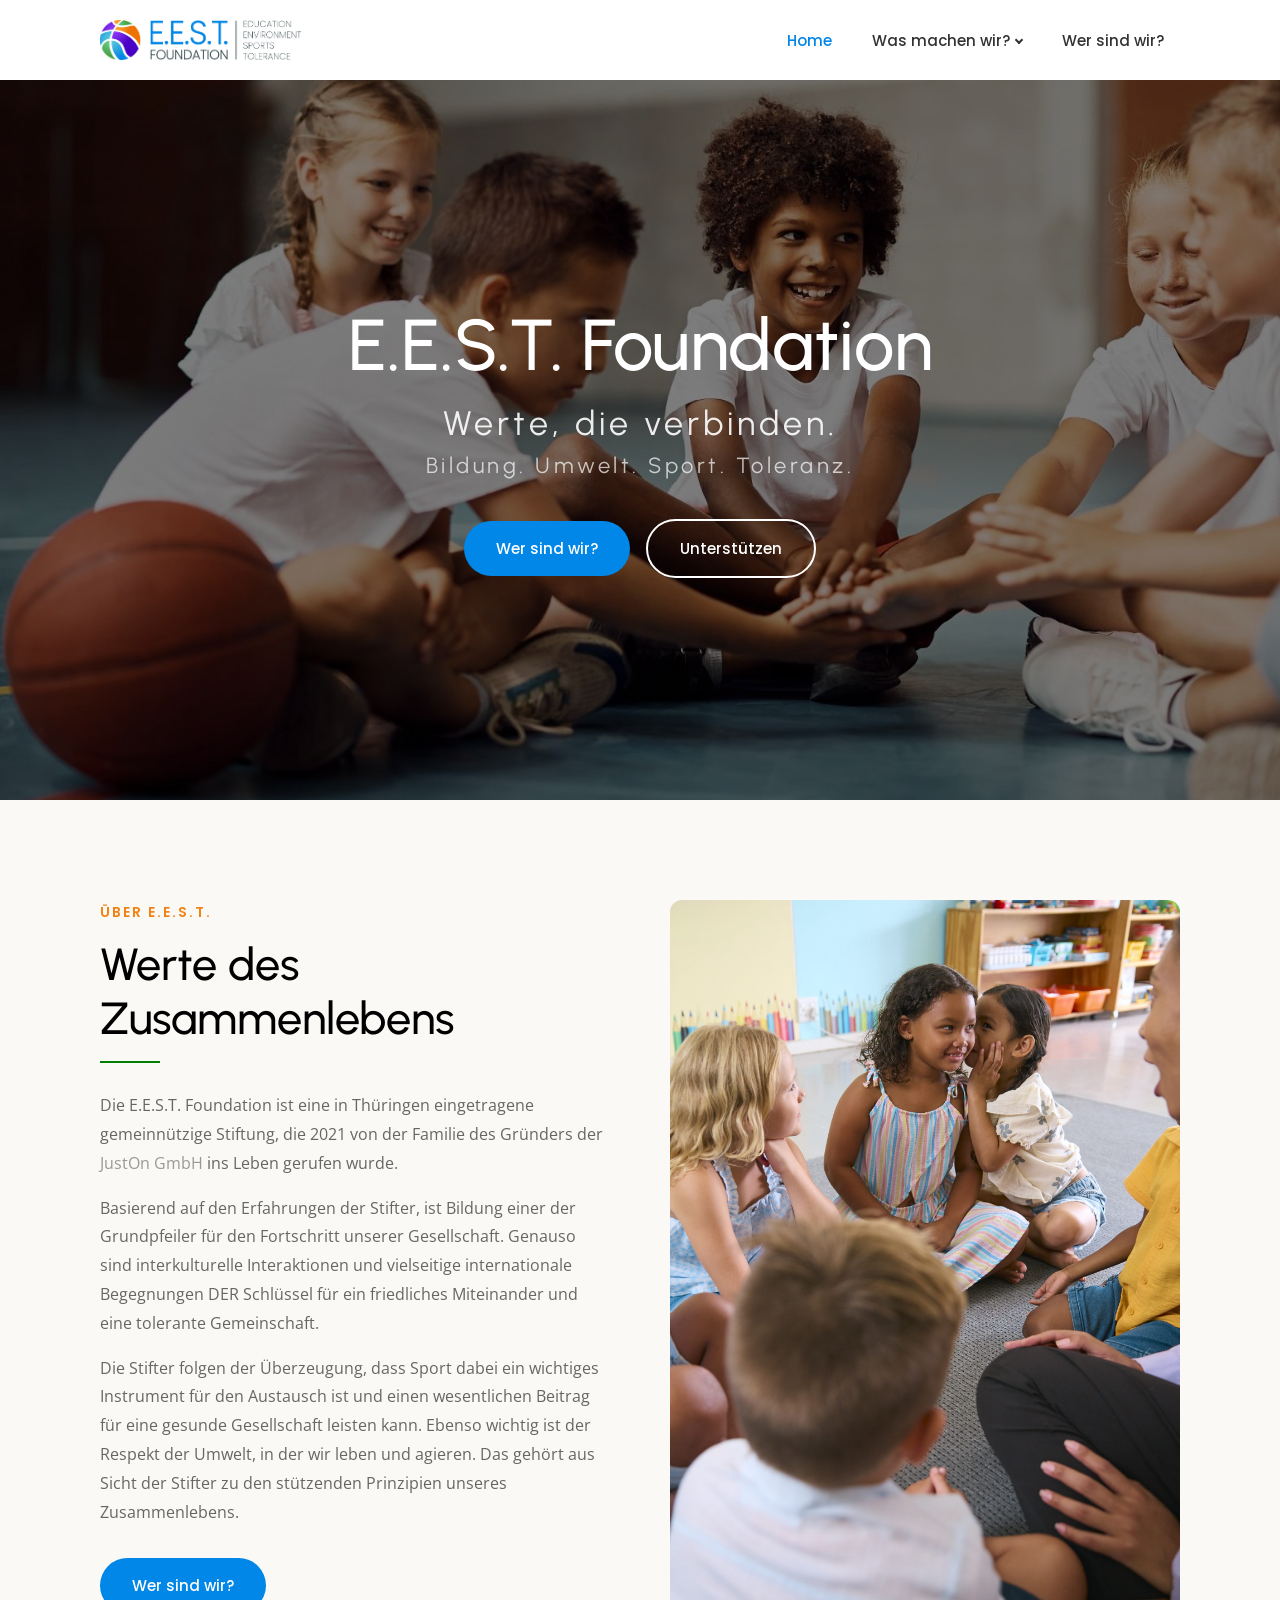
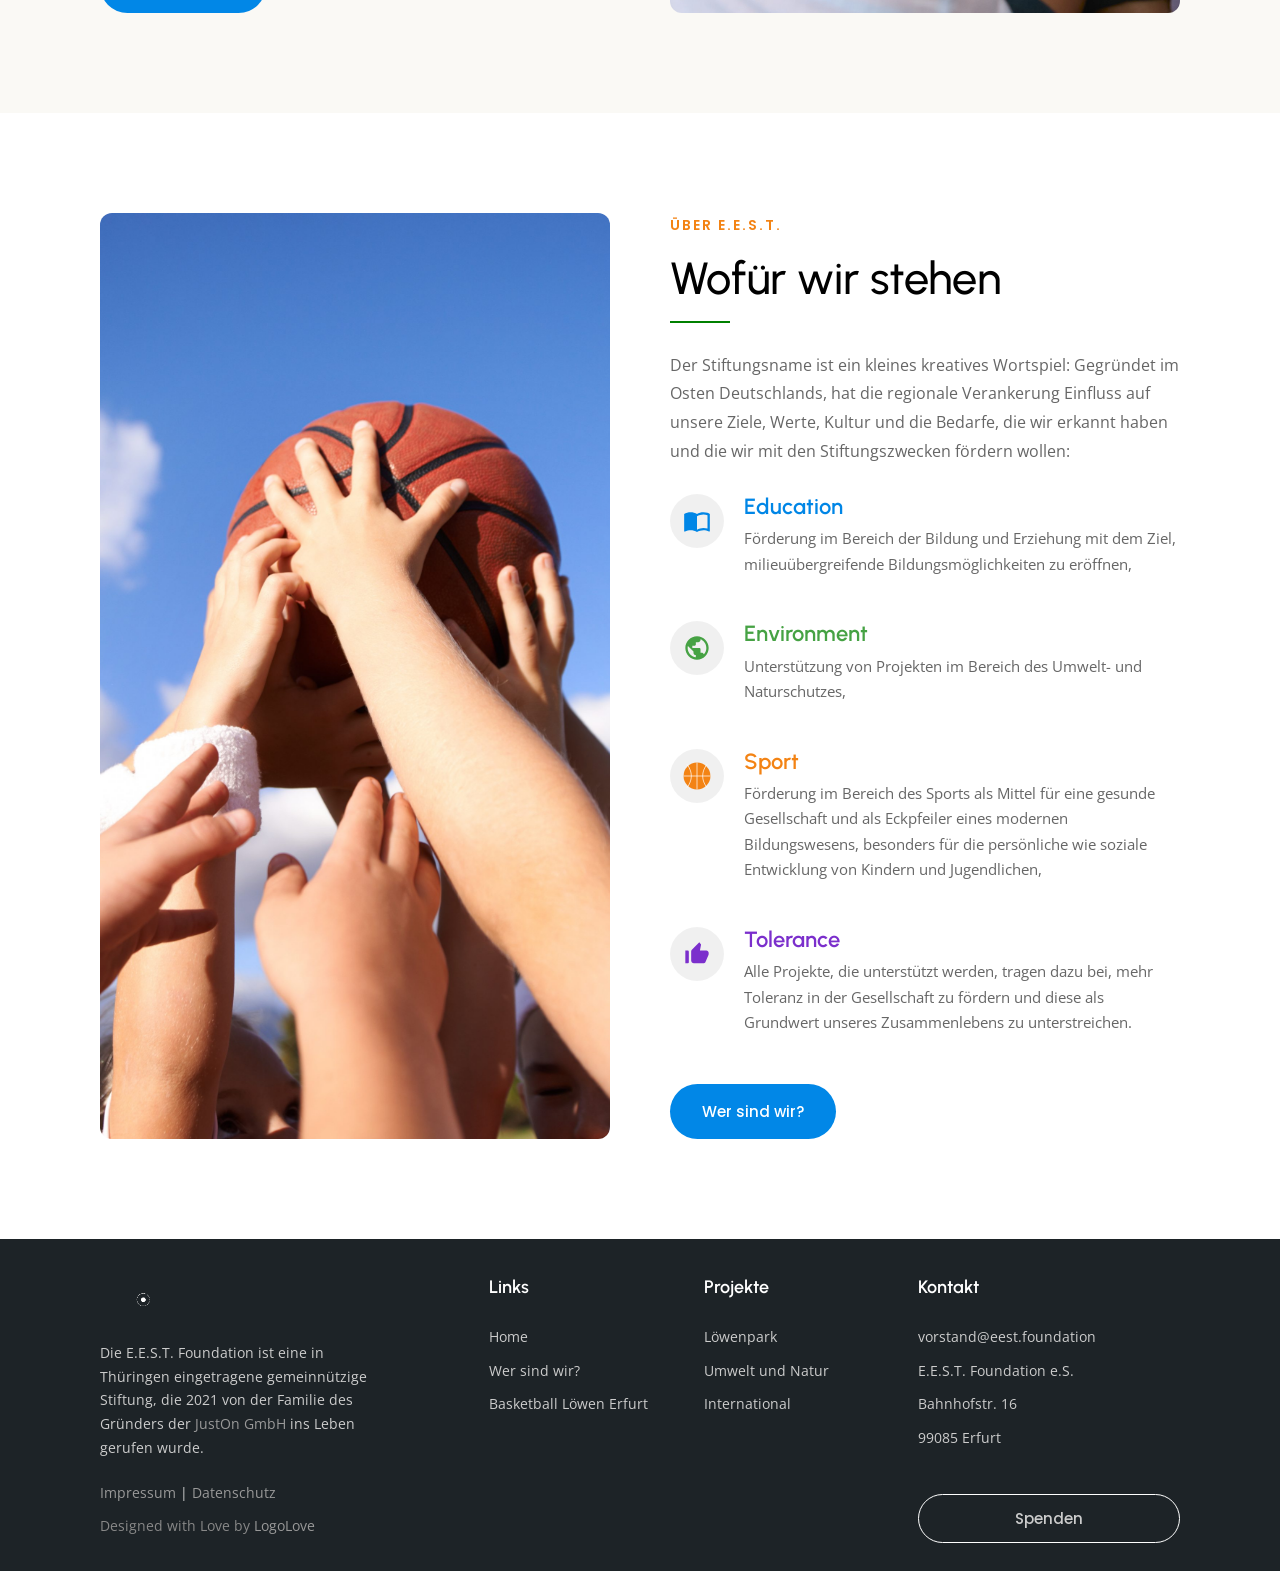
==== index.html @ d9438404 "Switch footer logo to logo-footer.gif Co-Authored-By: Claude Opus 4.6 (1M context) <noreply@anthropi" ====
<!DOCTYPE html>
<html lang="de">
<head>
    <meta charset="UTF-8">
    <meta name="viewport" content="width=device-width, initial-scale=1.0">
    <title>E.E.S.T. Foundation | Education, Environment, Sports and Tolerance</title>
    <link rel="icon" type="image/svg+xml" href="images/favicon.svg">
    <link rel="preconnect" href="https://fonts.googleapis.com">
    <link rel="preconnect" href="https://fonts.gstatic.com" crossorigin>
    <link href="https://fonts.googleapis.com/css2?family=Urbanist:wght@400;500;600;700&family=Open+Sans:wght@400;600&family=Poppins:wght@400;500;600&display=swap" rel="stylesheet">
    <link rel="stylesheet" href="css/style.css">
</head>
<body>

<!-- ========== HEADER ========== -->
<header class="header">
    <div class="container">
        <a href="index.html" class="header-logo">
            <img src="images/logo-full.png" alt="E.E.S.T. Foundation">
        </a>

        <ul class="nav-desktop">
            <li><a href="index.html" class="active">Home</a></li>
            <li class="has-dropdown">
                <a href="#">Was machen wir?</a>
                <ul class="nav-dropdown">
                    <li><a href="loewenpark.html">Löwenpark</a></li>
                    <li><a href="umwelt-und-natur.html">Umwelt und Natur</a></li>
                    <li><a href="international.html">International</a></li>
                </ul>
            </li>
            <li><a href="wer-sind-wir.html">Wer sind wir?</a></li>
        </ul>


        <div class="hamburger" aria-label="Menü öffnen">
            <span></span>
            <span></span>
            <span></span>
        </div>
    </div>
</header>

<!-- Mobile Navigation -->
<nav class="nav-mobile">
    <a href="index.html">Home</a>
    <a href="#" class="mobile-toggle">Was machen wir?</a>
    <div class="mobile-sub">
        <a href="loewenpark.html">Löwenpark</a>
        <a href="umwelt-und-natur.html">Umwelt und Natur</a>
        <a href="international.html">International</a>
    </div>
    <a href="wer-sind-wir.html">Wer sind wir?</a>
    <a href="spenden.html" class="btn btn-primary">Spenden</a>
</nav>

<div class="header-spacer"></div>

<!-- ========== HERO ========== -->
<section class="hero">
    <video class="hero-video" autoplay muted loop playsinline poster="images/home-hero-fallback.jpg">
        <source src="images/home-hero-video.mp4" type="video/mp4">
    </video>
    <div class="hero-overlay"></div>
    <div class="hero-content">
        <h1>E.E.S.T. Foundation</h1>
        <h2 class="hero-subtitle">Werte, die verbinden.</h2>
        <h3 class="hero-tagline">Bildung. Umwelt. Sport. Toleranz.</h3>
        <div class="btn-group">
            <a href="wer-sind-wir.html" class="btn btn-primary">Wer sind wir?</a>
            <a href="spenden.html" class="btn btn-outline">Unterstützen</a>
        </div>
    </div>
</section>

<!-- ========== ÜBER E.E.S.T. ========== -->
<section class="content-section bg-light">
    <div class="container">
        <div class="two-col section-stretch">
            <div>
                <div class="sub-heading">Über E.E.S.T.</div>
                <h2>Werte des Zusammenlebens</h2>
                <div class="green-divider"></div>
                <p>Die E.E.S.T. Foundation ist eine in Thüringen eingetragene gemeinnützige Stiftung, die 2021 von der Familie des Gründers der <a href="https://juston.com/" target="_blank" rel="noopener" style="color: #999;">JustOn GmbH</a> ins Leben gerufen wurde.</p>
                <p>Basierend auf den Erfahrungen der Stifter, ist Bildung einer der Grundpfeiler für den Fortschritt unserer Gesellschaft. Genauso sind interkulturelle Interaktionen und vielseitige internationale Begegnungen DER Schlüssel für ein friedliches Miteinander und eine tolerante Gemeinschaft.</p>
                <p>Die Stifter folgen der Überzeugung, dass Sport dabei ein wichtiges Instrument für den Austausch ist und einen wesentlichen Beitrag für eine gesunde Gesellschaft leisten kann. Ebenso wichtig ist der Respekt der Umwelt, in der wir leben und agieren. Das gehört aus Sicht der Stifter zu den stützenden Prinzipien unseres Zusammenlebens.</p>
                <div class="btn-group">
                    <a href="wer-sind-wir.html" class="btn btn-primary">Wer sind wir?</a>
                </div>
            </div>
            <div class="rounded-img stretch-img">
                <img src="images/home-bildung.jpg" alt="Kinder im Klassenzimmer">
            </div>
        </div>
    </div>
</section>

<!-- ========== WOFÜR WIR STEHEN ========== -->
<section class="content-section bg-white">
    <div class="container">
        <div class="two-col section-stretch">
            <div class="rounded-img stretch-img">
                <img src="images/home-zusammenhalt.jpg" alt="Zusammenhalt im Sport">
            </div>
            <div>
                <div class="sub-heading">Über E.E.S.T.</div>
                <h2>Wofür wir stehen</h2>
                <div class="green-divider"></div>
                <p>Der Stiftungsname ist ein kleines kreatives Wortspiel: Gegründet im Osten Deutschlands, hat die regionale Verankerung Einfluss auf unsere Ziele, Werte, Kultur und die Bedarfe, die wir erkannt haben und die wir mit den Stiftungszwecken fördern wollen:</p>

                <div class="eest-blurbs">
                    <div class="eest-blurb">
                        <div class="eest-icon" style="color: #0086e6;">
                            <svg viewBox="0 0 24 24" fill="currentColor"><path d="M21 5c-1.11-.35-2.33-.5-3.5-.5-1.95 0-4.05.4-5.5 1.5-1.45-1.1-3.55-1.5-5.5-1.5S2.45 4.9 1 6v14.65c0 .25.25.5.5.5.1 0 .15-.05.25-.05C3.1 20.45 5.05 20 6.5 20c1.95 0 4.05.4 5.5 1.5 1.35-.85 3.8-1.5 5.5-1.5 1.65 0 3.35.3 4.75 1.05.1.05.15.05.25.05.25 0 .5-.25.5-.5V6c-.6-.45-1.25-.75-2-1zm0 13.5c-1.1-.35-2.3-.5-3.5-.5-1.7 0-4.15.65-5.5 1.5V8c1.35-.85 3.8-1.5 5.5-1.5 1.2 0 2.4.15 3.5.5v11.5z"/></svg>
                        </div>
                        <div>
                            <h3 style="color: #0086e6;">Education</h3>
                            <p>Förderung im Bereich der Bildung und Erziehung mit dem Ziel, milieuübergreifende Bildungsmöglichkeiten zu eröffnen,</p>
                        </div>
                    </div>
                    <div class="eest-blurb">
                        <div class="eest-icon" style="color: #46a244;">
                            <svg viewBox="0 0 24 24" fill="currentColor"><path d="M12 2C6.48 2 2 6.48 2 12s4.48 10 10 10 10-4.48 10-10S17.52 2 12 2zM4 12c0-.61.08-1.2.21-1.78L8.99 15v1c0 1.1.9 2 2 2v1.93C7.06 19.43 4 16.07 4 12zm13.89 5.4c-.26-.81-1-1.39-1.9-1.39H15v-3c0-.55-.45-1-1-1H8v-2h2c.55 0 1-.45 1-1V7h2c1.1 0 2-.9 2-2v-.41C17.93 5.77 20 8.65 20 12c0 2.08-.8 3.97-2.11 5.4z"/></svg>
                        </div>
                        <div>
                            <h3 style="color: #46a244;">Environment</h3>
                            <p>Unterstützung von Projekten im Bereich des Umwelt- und Naturschutzes,</p>
                        </div>
                    </div>
                    <div class="eest-blurb">
                        <div class="eest-icon" style="color: #F38314;">
                            <svg viewBox="0 0 100 100" fill="currentColor"><circle cx="50" cy="50" r="48"/><path d="M2 50 L98 50" stroke="white" stroke-width="2.5"/><path d="M50 2 L50 98" stroke="white" stroke-width="2.5"/><path d="M14 8 C35 35 35 65 14 92" fill="none" stroke="white" stroke-width="2.5"/><path d="M86 8 C65 35 65 65 86 92" fill="none" stroke="white" stroke-width="2.5"/></svg>
                        </div>
                        <div>
                            <h3 style="color: #F38314;">Sport</h3>
                            <p>Förderung im Bereich des Sports als Mittel für eine gesunde Gesellschaft und als Eckpfeiler eines modernen Bildungswesens, besonders für die persönliche wie soziale Entwicklung von Kindern und Jugendlichen,</p>
                        </div>
                    </div>
                    <div class="eest-blurb">
                        <div class="eest-icon" style="color: #7b2fcc;">
                            <svg viewBox="0 0 24 24" fill="currentColor"><path d="M2 20h2c.55 0 1-.45 1-1v-9c0-.55-.45-1-1-1H2v11zm19.83-7.12c.11-.25.17-.52.17-.8V11c0-1.1-.9-2-2-2h-5.5l.92-4.65c.05-.22.02-.46-.08-.66-.23-.45-.52-.86-.88-1.22L14 2 7.59 8.41C7.21 8.79 7 9.3 7 9.83v7.84C7 18.95 8.05 20 9.34 20h8.11c.7 0 1.36-.37 1.72-.97l2.66-6.15z"/></svg>
                        </div>
                        <div>
                            <h3 style="color: #7b2fcc;">Tolerance</h3>
                            <p>Alle Projekte, die unterstützt werden, tragen dazu bei, mehr Toleranz in der Gesellschaft zu fördern und diese als Grundwert unseres Zusammenlebens zu unterstreichen.</p>
                        </div>
                    </div>
                </div>

                <div class="btn-group">
                    <a href="wer-sind-wir.html" class="btn btn-primary">Wer sind wir?</a>
                </div>
            </div>
        </div>
    </div>
</section>

<!-- ========== FOOTER ========== -->
<footer class="footer">
    <div class="container">
        <div class="footer-grid">
            <div class="footer-about">
                <a href="index.html" class="footer-logo">
                    <img src="images/logo-footer.gif" alt="E.E.S.T. Foundation">
                </a>
                <p>Die E.E.S.T. Foundation ist eine in Thüringen eingetragene gemeinnützige Stiftung, die 2021 von der Familie des Gründers der <a href="https://juston.com/" target="_blank" rel="noopener" style="color: #999;">JustOn GmbH</a> ins Leben gerufen wurde.</p>
                <div class="footer-legal">
                    <a href="impressum.html">Impressum</a> |
                    <a href="datenschutz.html">Datenschutz</a>
                    <div class="footer-bottom">Designed with Love by <a href="https://www.logolove.de" target="_blank" rel="noopener">LogoLove</a></div>
                </div>
            </div>

            <div>
                <h4>Links</h4>
                <div class="footer-links">
                    <a href="index.html">Home</a>
                    <a href="wer-sind-wir.html">Wer sind wir?</a>
                    <a href="https://basketball-loewen.com/" target="_blank" rel="noopener">Basketball Löwen Erfurt</a>
                </div>
            </div>

            <div>
                <h4>Projekte</h4>
                <div class="footer-links">
                    <a href="loewenpark.html">Löwenpark</a>
                    <a href="umwelt-und-natur.html">Umwelt und Natur</a>
                    <a href="international.html">International</a>
                </div>
            </div>

            <div class="footer-contact">
                <h4>Kontakt</h4>
                <p><a href="mailto:vorstand@eest.foundation">vorstand@eest.foundation</a></p>
                <p>E.E.S.T. Foundation e.S.<br>Bahnhofstr. 16<br>99085 Erfurt</p>
                <a href="spenden.html" class="btn btn-footer-cta">Spenden</a>
            </div>
        </div>

    </div>
</footer>

<script src="js/main.js"></script>
</body>
</html>
---- css/style.css ----
/* ============================================
   E.E.S.T. Foundation — Main Stylesheet
   ============================================ */

/* --- CSS Variables --- */
:root {
    --color-primary: #0187E7;
    --color-primary-hover: #0070c9;
    --color-orange: #F38314;
    --color-green: #008000;
    --color-black: #000000;
    --color-text: #666666;
    --color-text-dark: #333333;
    --color-bg-light: #FAF9F5;
    --color-bg-grey: #F9F9F9;
    --color-footer: #1D2327;
    --color-footer-text: #cccccc;
    --color-white: #ffffff;
    --color-border: #eeeeee;

    --font-heading: 'Urbanist', Helvetica, Arial, sans-serif;
    --font-body: 'Open Sans', Arial, sans-serif;
    --font-button: 'Poppins', sans-serif;

    --max-width: 1200px;
    --header-height: 80px;

    --radius-pill: 40px;
    --radius-card: 12px;

    --transition: 0.3s ease;
}

/* --- Reset --- */
*, *::before, *::after {
    margin: 0;
    padding: 0;
    box-sizing: border-box;
}

html {
    scroll-behavior: smooth;
    -webkit-text-size-adjust: 100%;
}

body {
    font-family: var(--font-body);
    font-size: 16px;
    line-height: 1.8;
    color: var(--color-text);
    background: var(--color-white);
    overflow-x: hidden;
}

img {
    max-width: 100%;
    height: auto;
    display: block;
}

a {
    color: inherit;
    text-decoration: none;
    transition: color var(--transition);
}

ul {
    list-style: none;
}

h1, h2, h3, h4, h5, h6 {
    font-family: var(--font-heading);
    color: var(--color-black);
    line-height: 1.2;
    font-weight: 500;
}

h1 { font-size: 72px; }
h2 { font-size: 45px; }
h3 { font-size: 28px; }
h4 { font-size: 22px; }

/* --- Utility --- */
.container {
    max-width: var(--max-width);
    margin: 0 auto;
    padding: 0 60px;
}

.sub-heading {
    font-family: var(--font-button);
    font-size: 14px;
    font-weight: 600;
    color: var(--color-orange);
    text-transform: uppercase;
    letter-spacing: 2px;
    margin-bottom: 12px;
}

.green-divider {
    width: 60px;
    height: 2px;
    background: var(--color-green);
    margin-bottom: 28px;
}

.section-padding {
    padding: 100px 0;
}

.bg-light {
    background: var(--color-bg-light);
}

.bg-white {
    background: var(--color-white);
}

/* --- Buttons --- */
.btn {
    display: inline-block;
    font-family: var(--font-button);
    font-size: 15px;
    font-weight: 500;
    padding: 14px 32px;
    border-radius: var(--radius-pill);
    cursor: pointer;
    transition: all var(--transition);
    border: none;
    text-align: center;
}

.btn-primary {
    background: var(--color-primary);
    color: var(--color-white);
}

.btn-primary:hover {
    background: var(--color-primary-hover);
}

.btn-outline {
    background: transparent;
    color: var(--color-white);
    border: 2px solid var(--color-white);
}

.btn-outline:hover {
    background: rgba(255, 255, 255, 0.1);
}

.btn-text {
    background: none;
    color: var(--color-primary);
    padding: 14px 16px;
    font-family: var(--font-button);
    font-size: 15px;
    font-weight: 500;
}

.btn-text:hover {
    color: var(--color-primary-hover);
}

.btn-group {
    display: flex;
    align-items: center;
    gap: 16px;
    margin-top: 32px;
    flex-wrap: wrap;
}

/* --- Two Column Layout --- */
.two-col {
    display: grid;
    grid-template-columns: 1fr 1fr;
    gap: 60px;
    align-items: center;
}

.two-col.reverse {
    direction: rtl;
}

.two-col.reverse > * {
    direction: ltr;
}

/* --- Image Styles --- */
.rounded-img {
    border-radius: var(--radius-card);
    overflow: hidden;
}

.rounded-img img {
    width: 100%;
    height: 100%;
    object-fit: cover;
}

/* Stretch image to fill text block height */
.section-stretch {
    align-items: stretch;
}

.stretch-img {
    min-height: 400px;
}

.stretch-img img {
    position: absolute;
    top: 0;
    left: 0;
    width: 100%;
    height: 100%;
    object-fit: cover;
}

.stretch-img {
    position: relative;
}

/* ============================================
   HEADER / NAVIGATION
   ============================================ */
.header {
    position: fixed;
    top: 0;
    left: 0;
    right: 0;
    z-index: 1000;
    background: var(--color-white);
    height: var(--header-height);
    display: flex;
    align-items: center;
    transition: box-shadow var(--transition);
}

.header.scrolled {
    box-shadow: 0 2px 20px rgba(0, 0, 0, 0.08);
}

.header .container {
    display: flex;
    align-items: center;
    width: 100%;
}

.header-logo {
    margin-right: auto;
}

.header-logo img {
    height: 40px;
    width: auto;
}

/* Desktop Navigation */
.nav-desktop {
    display: flex;
    align-items: center;
    gap: 8px;
}

.nav-desktop > li {
    position: relative;
}

.nav-desktop > li > a {
    font-family: var(--font-button);
    font-size: 15px;
    font-weight: 500;
    color: var(--color-text-dark);
    padding: 10px 16px;
    display: block;
    transition: color var(--transition);
}

.nav-desktop > li > a:hover,
.nav-desktop > li > a.active {
    color: #0086e6;
}

/* Active colors for "Was machen wir?" based on subpage */
.nav-desktop > li > a.active-blue,
.nav-desktop > li > a.active-blue:hover { color: #0086e6 !important; }
.nav-desktop > li > a.active-green,
.nav-desktop > li > a.active-green:hover { color: #46a244 !important; }
.nav-desktop > li > a.active-purple,
.nav-desktop > li > a.active-purple:hover { color: #7b2fcc !important; }

/* Dropdown */
.nav-dropdown {
    position: absolute;
    top: 100%;
    left: 0;
    min-width: 220px;
    background: var(--color-white);
    border-radius: 8px;
    box-shadow: 0 8px 30px rgba(0, 0, 0, 0.12);
    padding: 8px 0;
    opacity: 0;
    visibility: hidden;
    transform: translateY(10px);
    transition: all var(--transition);
}

.nav-desktop > li:hover .nav-dropdown {
    opacity: 1;
    visibility: visible;
    transform: translateY(0);
}

.nav-dropdown a {
    display: block;
    padding: 10px 20px;
    font-family: var(--font-button);
    font-size: 14px;
    color: var(--color-text-dark);
    transition: all var(--transition);
}

.nav-dropdown a:hover {
    background: var(--color-bg-light);
}

/* Individual dropdown hover colors */
.nav-dropdown a[href="loewenpark.html"]:hover { color: #0086e6; }
.nav-dropdown a[href="umwelt-und-natur.html"]:hover { color: #46a244; }
.nav-dropdown a[href="international.html"]:hover { color: #7b2fcc; }

/* Dropdown Arrow */
.has-dropdown > a::after {
    content: '';
    display: inline-block;
    width: 6px;
    height: 6px;
    border-right: 2px solid currentColor;
    border-bottom: 2px solid currentColor;
    transform: rotate(45deg);
    margin-left: 6px;
    vertical-align: middle;
    position: relative;
    top: -1px;
}

/* Hamburger Menu */
.hamburger {
    display: none;
    flex-direction: column;
    gap: 5px;
    cursor: pointer;
    padding: 8px;
    z-index: 1001;
}

.hamburger span {
    display: block;
    width: 24px;
    height: 2px;
    background: var(--color-black);
    transition: all var(--transition);
}

.hamburger.active span:nth-child(1) {
    transform: rotate(45deg) translate(5px, 5px);
}

.hamburger.active span:nth-child(2) {
    opacity: 0;
}

.hamburger.active span:nth-child(3) {
    transform: rotate(-45deg) translate(5px, -5px);
}

/* Mobile Navigation */
.nav-mobile {
    display: none;
    position: fixed;
    top: 0;
    left: 0;
    right: 0;
    bottom: 0;
    background: var(--color-white);
    z-index: 999;
    padding: 100px 30px 30px;
    overflow-y: auto;
}

.nav-mobile.open {
    display: block;
}

.nav-mobile a {
    display: block;
    font-family: var(--font-button);
    font-size: 18px;
    font-weight: 500;
    color: var(--color-text-dark);
    padding: 14px 0;
    border-bottom: 1px solid var(--color-border);
}

.nav-mobile a:hover {
    color: var(--color-primary);
}

.nav-mobile .mobile-sub {
    padding-left: 20px;
}

.nav-mobile .mobile-sub a {
    font-size: 16px;
    color: var(--color-text);
}

.nav-mobile .btn {
    margin-top: 20px;
    display: block;
    text-align: center;
}

/* Spacer for fixed header */
.header-spacer {
    height: var(--header-height);
}

/* ============================================
   HERO SECTION
   ============================================ */
.hero {
    position: relative;
    min-height: 80vh;
    display: flex;
    align-items: center;
    justify-content: center;
    text-align: center;
    color: var(--color-white);
    overflow: hidden;
}

.hero-video {
    position: absolute;
    top: 0;
    left: 0;
    width: 100%;
    height: 100%;
    object-fit: cover;
    z-index: 0;
}

.hero-overlay {
    position: absolute;
    top: 0;
    left: 0;
    width: 100%;
    height: 100%;
    background: rgba(0, 0, 0, 0.5);
    z-index: 1;
}

.hero-content {
    position: relative;
    z-index: 2;
    max-width: 800px;
    padding: 40px 20px;
}

.hero h1 {
    color: var(--color-white);
    margin-bottom: 16px;
}

.hero h2 {
    color: var(--color-white);
    font-weight: 400;
    opacity: 0.9;
    margin-bottom: 8px;
    font-size: 36px;
}

.hero h3 {
    color: var(--color-white);
    font-weight: 400;
    opacity: 0.7;
    margin-bottom: 40px;
    font-size: 24px;
}

.hero-subtitle {
    font-size: 34px !important;
    letter-spacing: 4px;
}

.hero-tagline {
    font-size: 22px !important;
    letter-spacing: 3.5px;
}

.hero .btn-group {
    justify-content: center;
}

/* Page Hero (for subpages) */
.page-hero {
    position: relative;
    height: 50vh;
    min-height: 350px;
    display: flex;
    align-items: center;
    justify-content: center;
    overflow: hidden;
}

.page-hero img {
    position: absolute;
    top: 0;
    left: 0;
    width: 100%;
    height: 100%;
    object-fit: cover;
}

.page-hero-overlay {
    position: absolute;
    top: 0;
    left: 0;
    width: 100%;
    height: 100%;
    background: linear-gradient(to bottom, rgba(0,0,0,0.15), rgba(0,0,0,0.45));
    z-index: 1;
}

.page-hero-content {
    position: relative;
    z-index: 2;
    padding: 0 60px;
    max-width: var(--max-width);
    margin: 0 auto;
    width: 100%;
}

.page-hero-content h1 {
    margin-bottom: 8px;
}

.page-hero {
    display: flex;
    align-items: center;
}

.page-hero-split {
    display: flex;
    align-items: stretch;
    justify-content: space-between;
    gap: 40px;
}

.page-hero-split > a {
    align-self: center;
    margin-top: 36px;
}

.btn-hero-cta {
    padding: 16px 56px;
    font-size: 22px;
    white-space: nowrap;
    letter-spacing: 0.5px;
}

/* ============================================
   CONTENT HERO (full-width image with text overlay)
   ============================================ */
.content-hero {
    position: relative;
    min-height: 60vh;
    display: flex;
    align-items: center;
    overflow: hidden;
}

.content-hero > img {
    position: absolute;
    top: 0;
    left: 0;
    width: 100%;
    height: 100%;
    object-fit: cover;
    z-index: 0;
}

.content-hero-overlay {
    position: absolute;
    top: 0;
    left: 0;
    width: 100%;
    height: 100%;
    background: rgba(0, 0, 0, 0.5);
    z-index: 1;
}

.content-hero-text {
    position: relative;
    z-index: 2;
    padding: 80px 0;
    width: 100%;
}

.content-hero-text .container {
    max-width: var(--max-width);
}

.content-hero-text p {
    max-width: 600px;
}

/* ============================================
   CONTENT SECTIONS
   ============================================ */
.content-section {
    padding: 100px 0;
}

.content-section h2 {
    margin-bottom: 16px;
}

.content-section p {
    margin-bottom: 16px;
}

/* E.E.S.T. Blurbs (Education, Environment, Sport, Tolerance) */
.eest-blurbs {
    display: flex;
    flex-direction: column;
    gap: 28px;
    margin-top: 28px;
}

.eest-blurb {
    display: flex;
    gap: 20px;
    align-items: flex-start;
}

.eest-icon {
    width: 54px;
    height: 54px;
    min-width: 54px;
    border-radius: 50%;
    background: rgba(0, 0, 0, 0.06);
    display: flex;
    align-items: center;
    justify-content: center;
    color: var(--color-orange);
    padding: 12px;
}

.eest-icon svg {
    width: 28px;
    height: 28px;
}

.eest-blurb h3 {
    color: var(--color-black);
    font-weight: 600;
    font-size: 22px;
    margin-bottom: 6px;
}

.eest-blurb p {
    font-size: 15px;
    line-height: 1.7;
}

/* ============================================
   TEAM SECTION (Wer sind wir?)
   ============================================ */
.team-grid {
    display: grid;
    grid-template-columns: 1fr 1fr;
    gap: 60px;
    margin-top: 48px;
}

.team-member {
    display: grid;
    grid-template-columns: auto 1fr;
    gap: 24px;
    align-items: start;
}

.team-photo {
    width: 150px;
    height: 150px;
    border-radius: 50%;
    overflow: hidden;
    flex-shrink: 0;
}

.team-photo img {
    width: 100%;
    height: 100%;
    object-fit: cover;
}

.team-info h3 {
    color: var(--color-black);
    font-size: 32px;
    font-weight: 600;
    margin-bottom: 2px;
}

.team-info .team-role {
    font-family: var(--font-heading);
    font-size: 18px;
    color: #0086e6;
    font-weight: 500;
    margin-bottom: 16px;
    display: block;
}

.team-info p {
    font-size: 15px;
    line-height: 1.7;
}

/* ============================================
   DONATION SECTION
   ============================================ */
.donation-amounts {
    display: flex;
    flex-direction: column;
    gap: 12px;
    margin-bottom: 24px;
}

.donation-amount {
    display: block;
    width: 100%;
    padding: 16px;
    border: 1px solid var(--color-border);
    border-radius: 8px;
    background: var(--color-white);
    font-family: var(--font-body);
    font-size: 18px;
    font-weight: 600;
    color: var(--color-text-dark);
    text-align: center;
    cursor: pointer;
    transition: all var(--transition);
}

.donation-amount:hover,
.donation-amount.selected {
    border-color: var(--color-primary);
    background: var(--color-primary);
    color: var(--color-white);
}

.donation-custom {
    padding: 16px;
    border: 1px solid var(--color-border);
    border-radius: 8px;
    text-align: center;
    color: var(--color-text);
    cursor: pointer;
    transition: all var(--transition);
}

.donation-custom:hover {
    border-color: var(--color-primary);
}

.btn-donate {
    display: block;
    width: 100%;
    padding: 18px;
    font-size: 18px;
    margin-top: 24px;
}

/* Contact Form */
.contact-form {
    margin-top: 48px;
}

.form-group {
    margin-bottom: 20px;
}

.form-group label {
    display: block;
    font-family: var(--font-button);
    font-size: 14px;
    font-weight: 500;
    color: var(--color-text-dark);
    margin-bottom: 6px;
}

.form-group input,
.form-group textarea {
    width: 100%;
    padding: 12px 16px;
    border: 1px solid var(--color-border);
    border-radius: 8px;
    font-family: var(--font-body);
    font-size: 15px;
    color: var(--color-text-dark);
    transition: border-color var(--transition);
}

.form-group input:focus,
.form-group textarea:focus {
    outline: none;
    border-color: var(--color-primary);
}

.form-group textarea {
    min-height: 120px;
    resize: vertical;
}

/* Bank Details */
.bank-details {
    margin-top: 48px;
    padding: 32px;
    background: var(--color-bg-light);
    border-radius: var(--radius-card);
}

.bank-details h3 {
    margin-bottom: 16px;
}

.bank-details p {
    font-size: 15px;
    line-height: 2;
}

.bank-details strong {
    color: var(--color-text-dark);
}

/* Contact Info */
.contact-info {
    margin-top: 32px;
}

.contact-info-item {
    display: flex;
    align-items: flex-start;
    gap: 12px;
    margin-bottom: 16px;
}

.contact-info-item .icon {
    font-size: 20px;
    color: var(--color-primary);
    flex-shrink: 0;
    margin-top: 2px;
}

/* ============================================
   FOOTER
   ============================================ */
.footer {
    background: var(--color-footer);
    color: var(--color-footer-text);
    padding: 36px 0 28px;
}

.footer-grid {
    display: grid;
    grid-template-columns: 2fr 1fr 1fr 1.5fr;
    gap: 40px;
    align-items: start;
}

.footer-grid > div {
    display: flex;
    flex-direction: column;
    height: 100%;
}

.footer-logo img {
    height: 50px;
    width: auto;
    margin-bottom: 16px;
}

.footer-about {
    max-width: 280px;
    display: flex;
    flex-direction: column;
    height: 100%;
}

.footer-about p {
    font-size: 14px;
    line-height: 1.7;
    margin-bottom: 16px;
}

.footer-legal {
    margin-top: auto;
    font-size: 14px;
    line-height: 2.4;
}

.footer-legal a {
    color: #999;
    transition: color var(--transition);
}

.footer-legal a:hover {
    color: var(--color-white);
}

.footer h4 {
    font-family: var(--font-heading);
    font-size: 18px;
    font-weight: 600;
    color: var(--color-white);
    margin-bottom: 20px;
    line-height: 1.4;
}

.footer-links a {
    display: block;
    font-size: 14px;
    line-height: 2.4;
    color: var(--color-footer-text);
    transition: color var(--transition);
}

.footer-links a:hover {
    color: var(--color-white);
}

.footer-contact p {
    font-size: 14px;
    line-height: 2.4;
    margin-bottom: 0;
}

.footer-contact a {
    color: var(--color-footer-text);
}

.footer-contact a:hover {
    color: var(--color-white);
}

.footer-contact .btn {
    margin-top: auto;
}

.btn-footer-cta {
    background: transparent;
    color: #fff;
    border: 1.5px solid #fff;
    padding: 10px 24px;
    font-size: 15px;
}

.btn-footer-cta:hover {
    background: rgba(255, 255, 255, 0.1);
    color: #fff;
}

.footer-bottom {
    font-size: 14px;
    color: #888;
    line-height: 2.4;
}

.footer-bottom a {
    color: #999;
}

.footer-bottom a:hover {
    color: var(--color-white);
}

/* ============================================
   LEGAL PAGES (Impressum, Datenschutz)
   ============================================ */
.legal-content {
    padding: 60px 0 100px;
}

.legal-content h1 {
    font-size: 48px;
    margin-bottom: 32px;
}

.legal-content h2 {
    font-size: 28px;
    margin-top: 40px;
    margin-bottom: 16px;
}

.legal-content p {
    margin-bottom: 16px;
}

/* ============================================
   RESPONSIVE — Tablet (768px - 1199px)
   ============================================ */
@media (max-width: 1199px) {
    .container {
        padding: 0 40px;
    }

    h1 { font-size: 56px; }
    h2 { font-size: 42px; }

    .two-col {
        gap: 40px;
    }

    .hero {
        min-height: 70vh;
    }

    .hero h1 { font-size: 56px; }
    .hero h2 { font-size: 30px; }
    .hero h3 { font-size: 20px; }

    .footer-grid {
        grid-template-columns: 1fr 1fr;
        gap: 40px;
    }

    .team-grid {
        gap: 40px;
    }

    .team-member {
        grid-template-columns: 1fr;
        text-align: center;
    }

    .team-photo {
        margin: 0 auto;
    }
}

/* ============================================
   RESPONSIVE — Mobile (bis 767px)
   ============================================ */
@media (max-width: 767px) {
    .container {
        padding: 0 20px;
    }

    h1 { font-size: 36px; }
    h2 { font-size: 30px; }
    h3 { font-size: 22px; }

    .section-padding {
        padding: 60px 0;
    }

    .content-section {
        padding: 60px 0;
    }

    /* Header Mobile */
    .nav-desktop {
        display: none;
    }

    .hamburger {
        display: flex;
    }

    /* Hero Mobile */
    .hero {
        min-height: 60vh;
    }

    .hero h1 { font-size: 36px; }
    .hero h2 { font-size: 22px; }
    .hero h3 { font-size: 16px; }

    .hero .btn-group {
        flex-direction: column;
        align-items: center;
    }

    /* Page Hero Mobile */
    .page-hero {
        height: 35vh;
        min-height: 250px;
    }

    /* Two Column → Stacked */
    .two-col {
        grid-template-columns: 1fr;
        gap: 32px;
    }

    .two-col.reverse {
        direction: ltr;
    }

    /* EEST Blurbs */
    .eest-blurbs {
        gap: 24px;
    }

    /* Team */
    .team-grid {
        grid-template-columns: 1fr;
        gap: 40px;
    }

    .team-member {
        grid-template-columns: 1fr;
        text-align: center;
    }

    .team-photo {
        width: 120px;
        height: 120px;
        margin: 0 auto;
    }

    /* Footer */
    .footer-grid {
        grid-template-columns: 1fr;
        gap: 32px;
    }

    /* Buttons */
    .btn-group {
        flex-direction: column;
        align-items: flex-start;
    }

    .btn {
        width: 100%;
        text-align: center;
    }

    .btn-text {
        width: auto;
    }
}
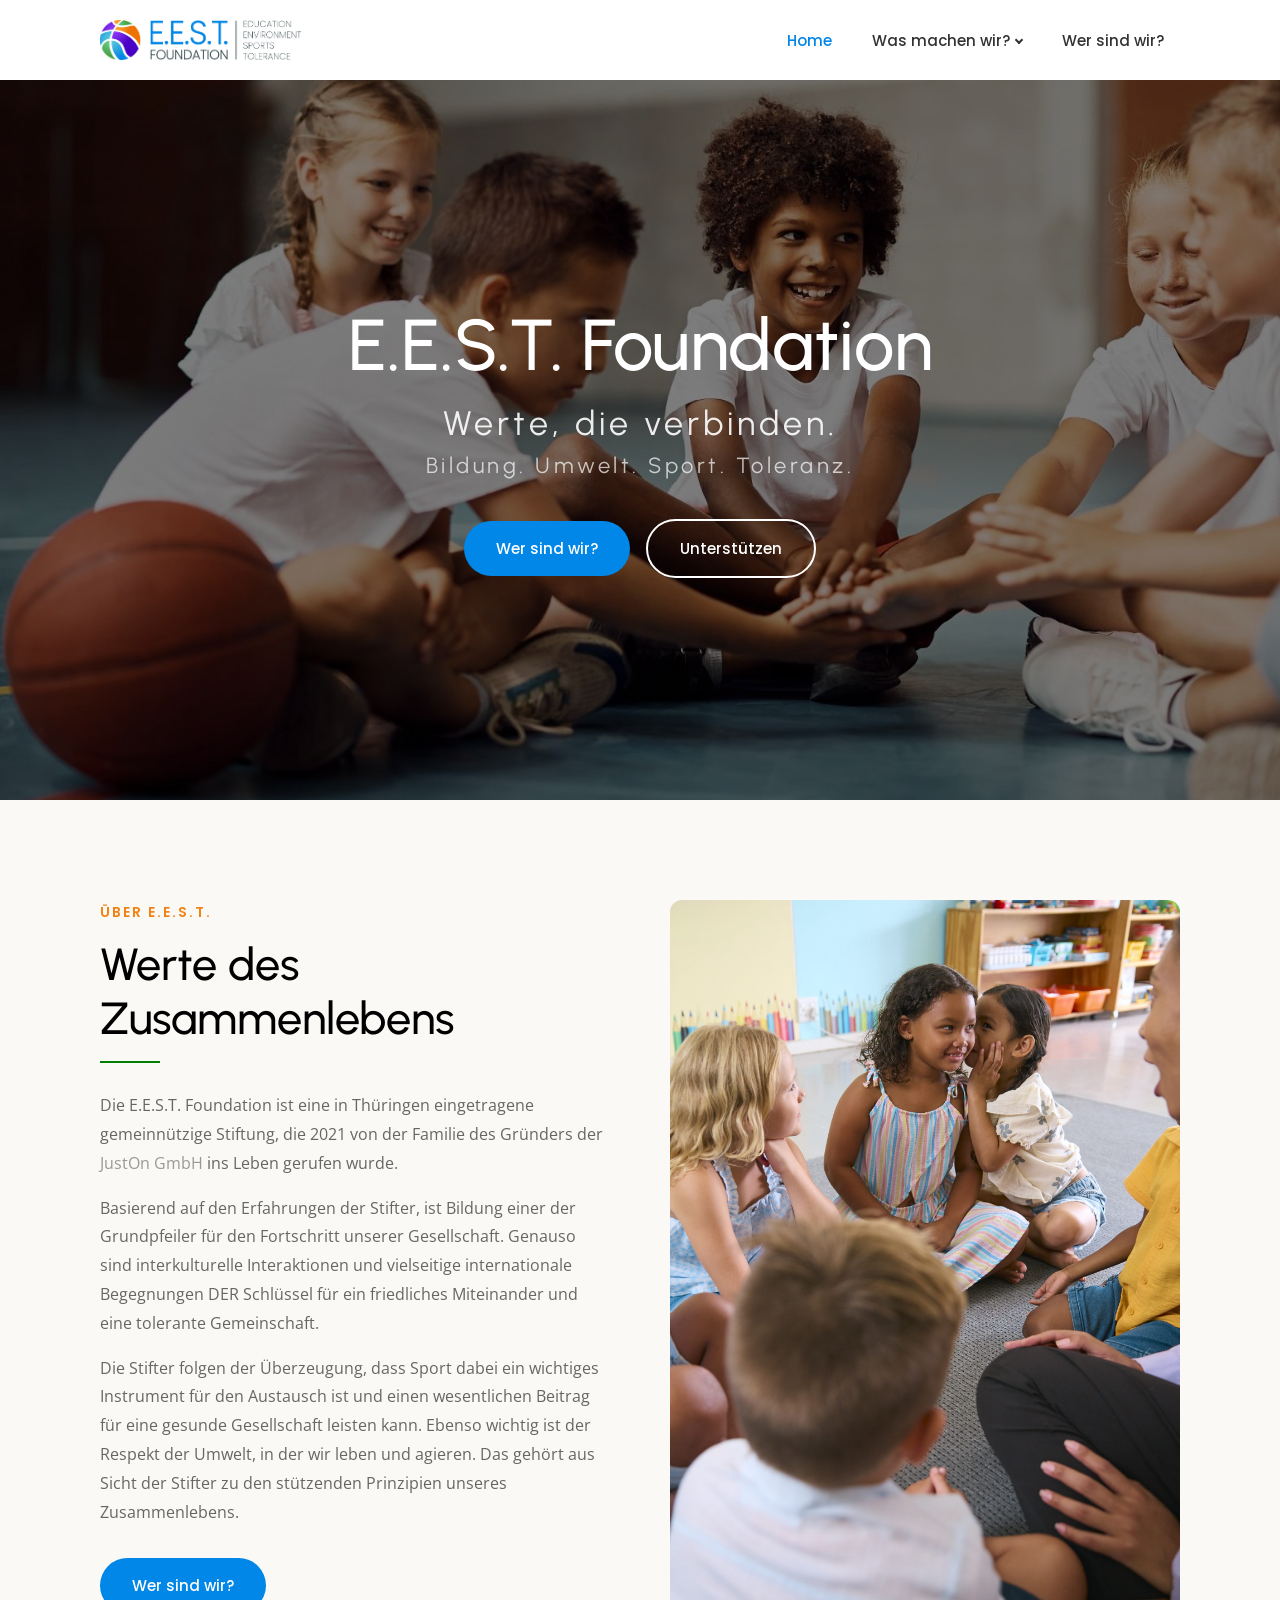
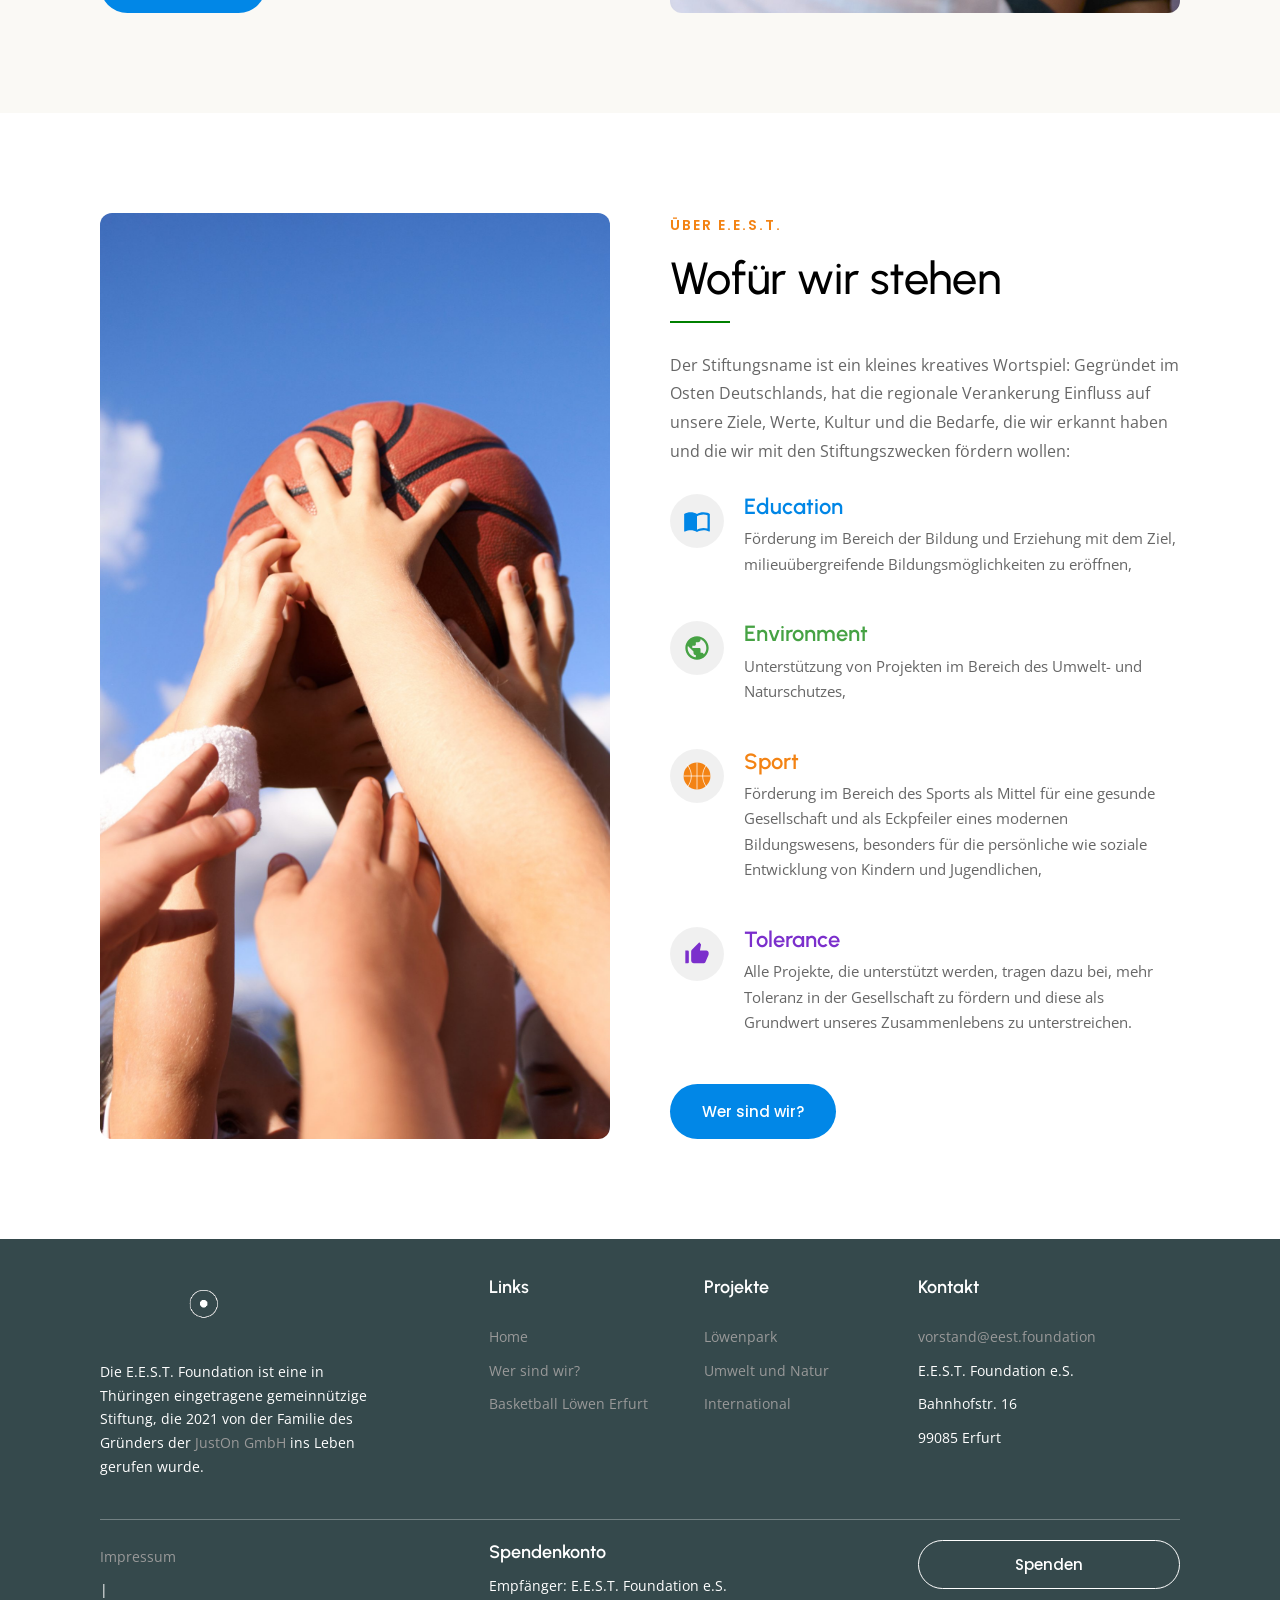
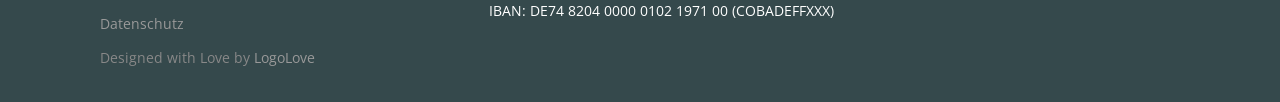
==== commit 6e7a4dfe: "Footer redesign: white divider line, donation account, color updates Footer structure: - White horiz" ====
--- a/index.html
+++ b/index.html
@@ -164,11 +164,6 @@
                     <img src="images/logo-footer.gif" alt="E.E.S.T. Foundation">
                 </a>
                 <p>Die E.E.S.T. Foundation ist eine in Thüringen eingetragene gemeinnützige Stiftung, die 2021 von der Familie des Gründers der <a href="https://juston.com/" target="_blank" rel="noopener" style="color: #999;">JustOn GmbH</a> ins Leben gerufen wurde.</p>
-                <div class="footer-legal">
-                    <a href="impressum.html">Impressum</a> |
-                    <a href="datenschutz.html">Datenschutz</a>
-                    <div class="footer-bottom">Designed with Love by <a href="https://www.logolove.de" target="_blank" rel="noopener">LogoLove</a></div>
-                </div>
             </div>
 
             <div>
@@ -193,10 +188,26 @@
                 <h4>Kontakt</h4>
                 <p><a href="mailto:vorstand@eest.foundation">vorstand@eest.foundation</a></p>
                 <p>E.E.S.T. Foundation e.S.<br>Bahnhofstr. 16<br>99085 Erfurt</p>
+            </div>
+        </div>
+
+        <div class="footer-divider"></div>
+
+        <div class="footer-grid footer-bottom-row">
+            <div class="footer-legal">
+                <a href="impressum.html">Impressum</a> | <a href="datenschutz.html">Datenschutz</a>
+                <div class="footer-bottom">Designed with Love by <a href="https://www.logolove.de" target="_blank" rel="noopener">LogoLove</a></div>
+            </div>
+
+            <div class="footer-bank" style="grid-column: span 2;">
+                <h4>Spendenkonto</h4>
+                <p>Empfänger: E.E.S.T. Foundation e.S.<br>IBAN: DE74 8204 0000 0102 1971 00 (COBADEFFXXX)</p>
+            </div>
+
+            <div>
                 <a href="spenden.html" class="btn btn-footer-cta">Spenden</a>
             </div>
         </div>
-
     </div>
 </footer>
 
--- a/css/style.css
+++ b/css/style.css
@@ -1,5 +1,5 @@
 /* ============================================
-   E.E.S.T. Foundation — Main Stylesheet
+   E.E.S.T. Foundation - Main Stylesheet
    ============================================ */
 
 /* --- CSS Variables --- */
@@ -13,7 +13,7 @@
     --color-text-dark: #333333;
     --color-bg-light: #FAF9F5;
     --color-bg-grey: #F9F9F9;
-    --color-footer: #1D2327;
+    --color-footer: #35494c;
     --color-footer-text: #cccccc;
     --color-white: #ffffff;
     --color-border: #eeeeee;
@@ -867,7 +867,7 @@
    ============================================ */
 .footer {
     background: var(--color-footer);
-    color: var(--color-footer-text);
+    color: #ffffff;
     padding: 36px 0 28px;
 }
 
@@ -885,9 +885,11 @@
 }
 
 .footer-logo img {
-    height: 50px;
-    width: auto;
-    margin-bottom: 16px;
+    width: 77%;
+    height: auto;
+    margin-bottom: 8px;
+    margin-top: -33px;
+    margin-left: -5px;
 }
 
 .footer-about {
@@ -901,6 +903,7 @@
     font-size: 14px;
     line-height: 1.7;
     margin-bottom: 16px;
+    margin-top: -15px;
 }
 
 .footer-legal {
@@ -931,7 +934,7 @@
     display: block;
     font-size: 14px;
     line-height: 2.4;
-    color: var(--color-footer-text);
+    color: #999;
     transition: color var(--transition);
 }
 
@@ -946,7 +949,7 @@
 }
 
 .footer-contact a {
-    color: var(--color-footer-text);
+    color: #999;
 }
 
 .footer-contact a:hover {
@@ -955,6 +958,8 @@
 
 .footer-contact .btn {
     margin-top: auto;
+    position: relative;
+    top: -10px;
 }
 
 .btn-footer-cta {
@@ -970,6 +975,24 @@
     color: #fff;
 }
 
+.footer-divider {
+    border-top: 1px solid rgba(255, 255, 255, 0.3);
+    margin: 24px 0 20px;
+}
+
+.footer-bottom-row {
+    align-items: start;
+}
+
+.footer-bottom-row h4 {
+    margin-bottom: 8px;
+}
+
+.footer-bank p {
+    font-size: 14px;
+    line-height: 1.8;
+}
+
 .footer-bottom {
     font-size: 14px;
     color: #888;
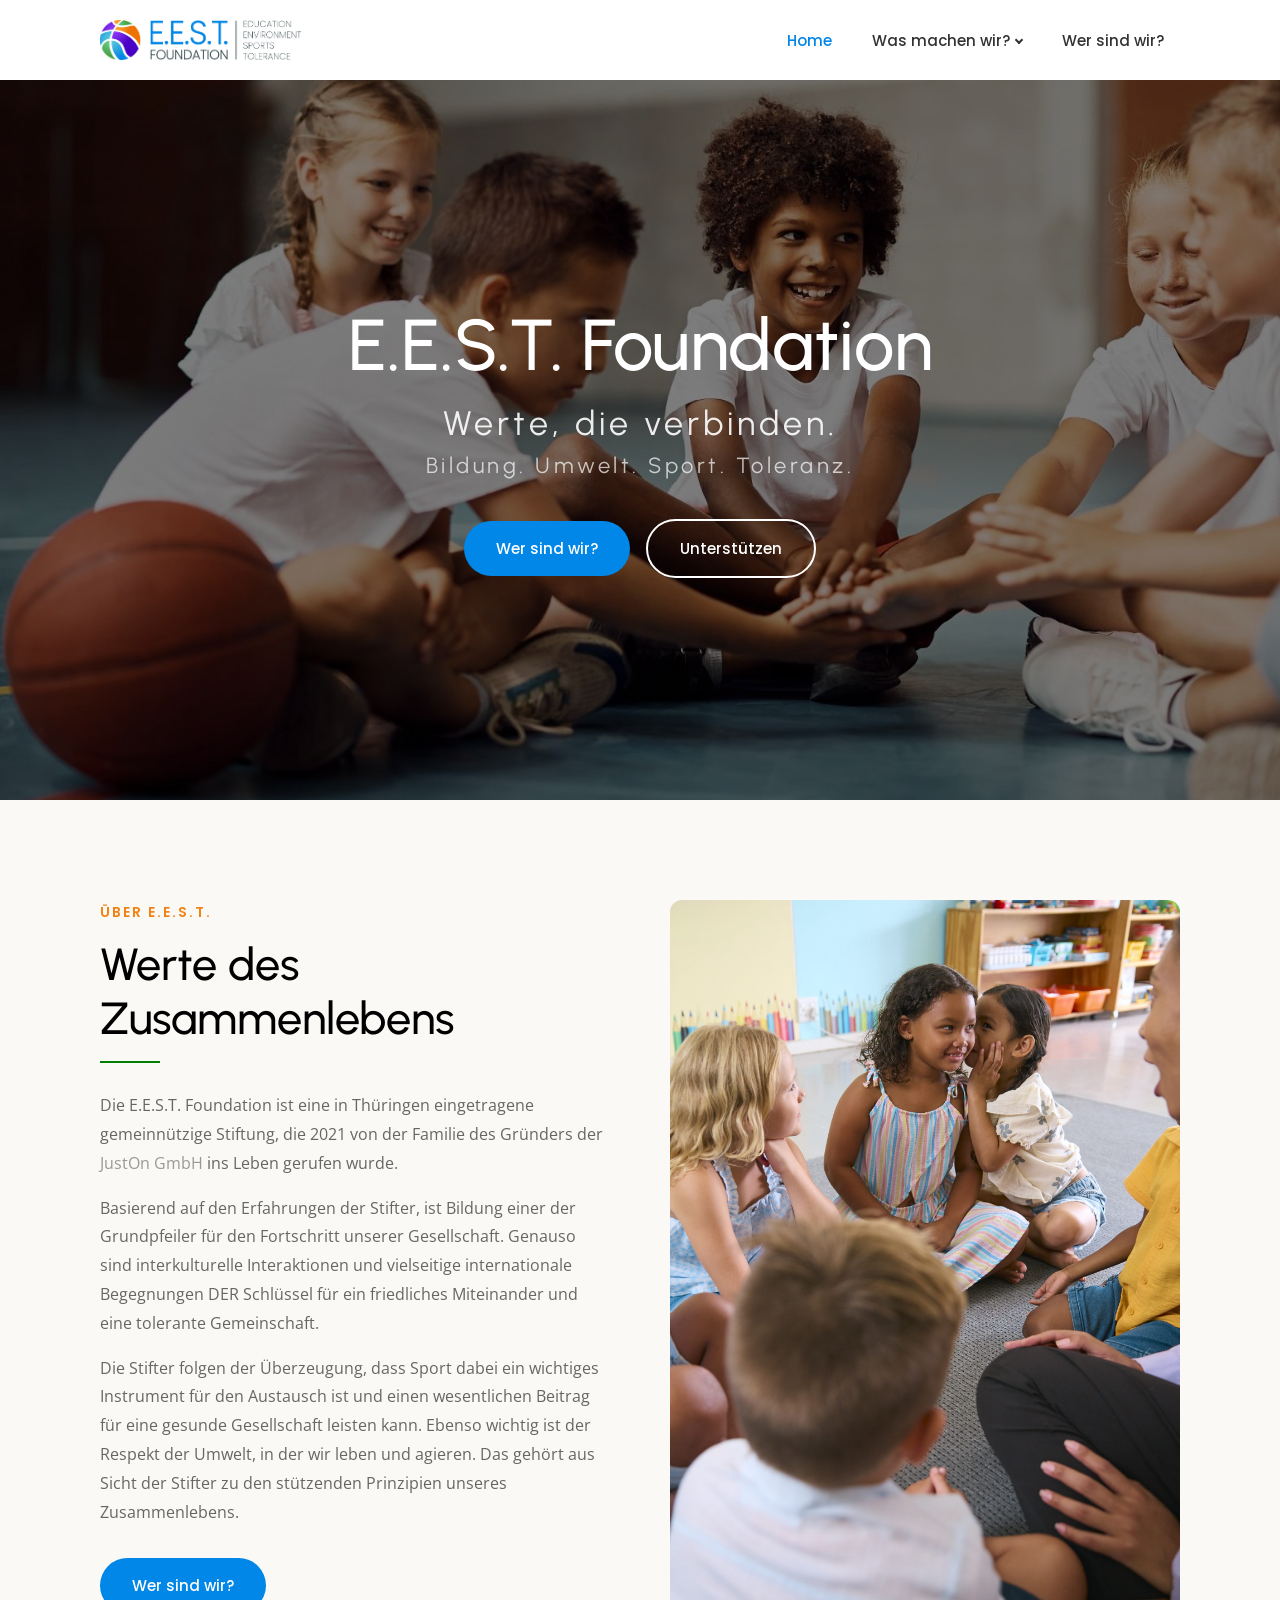
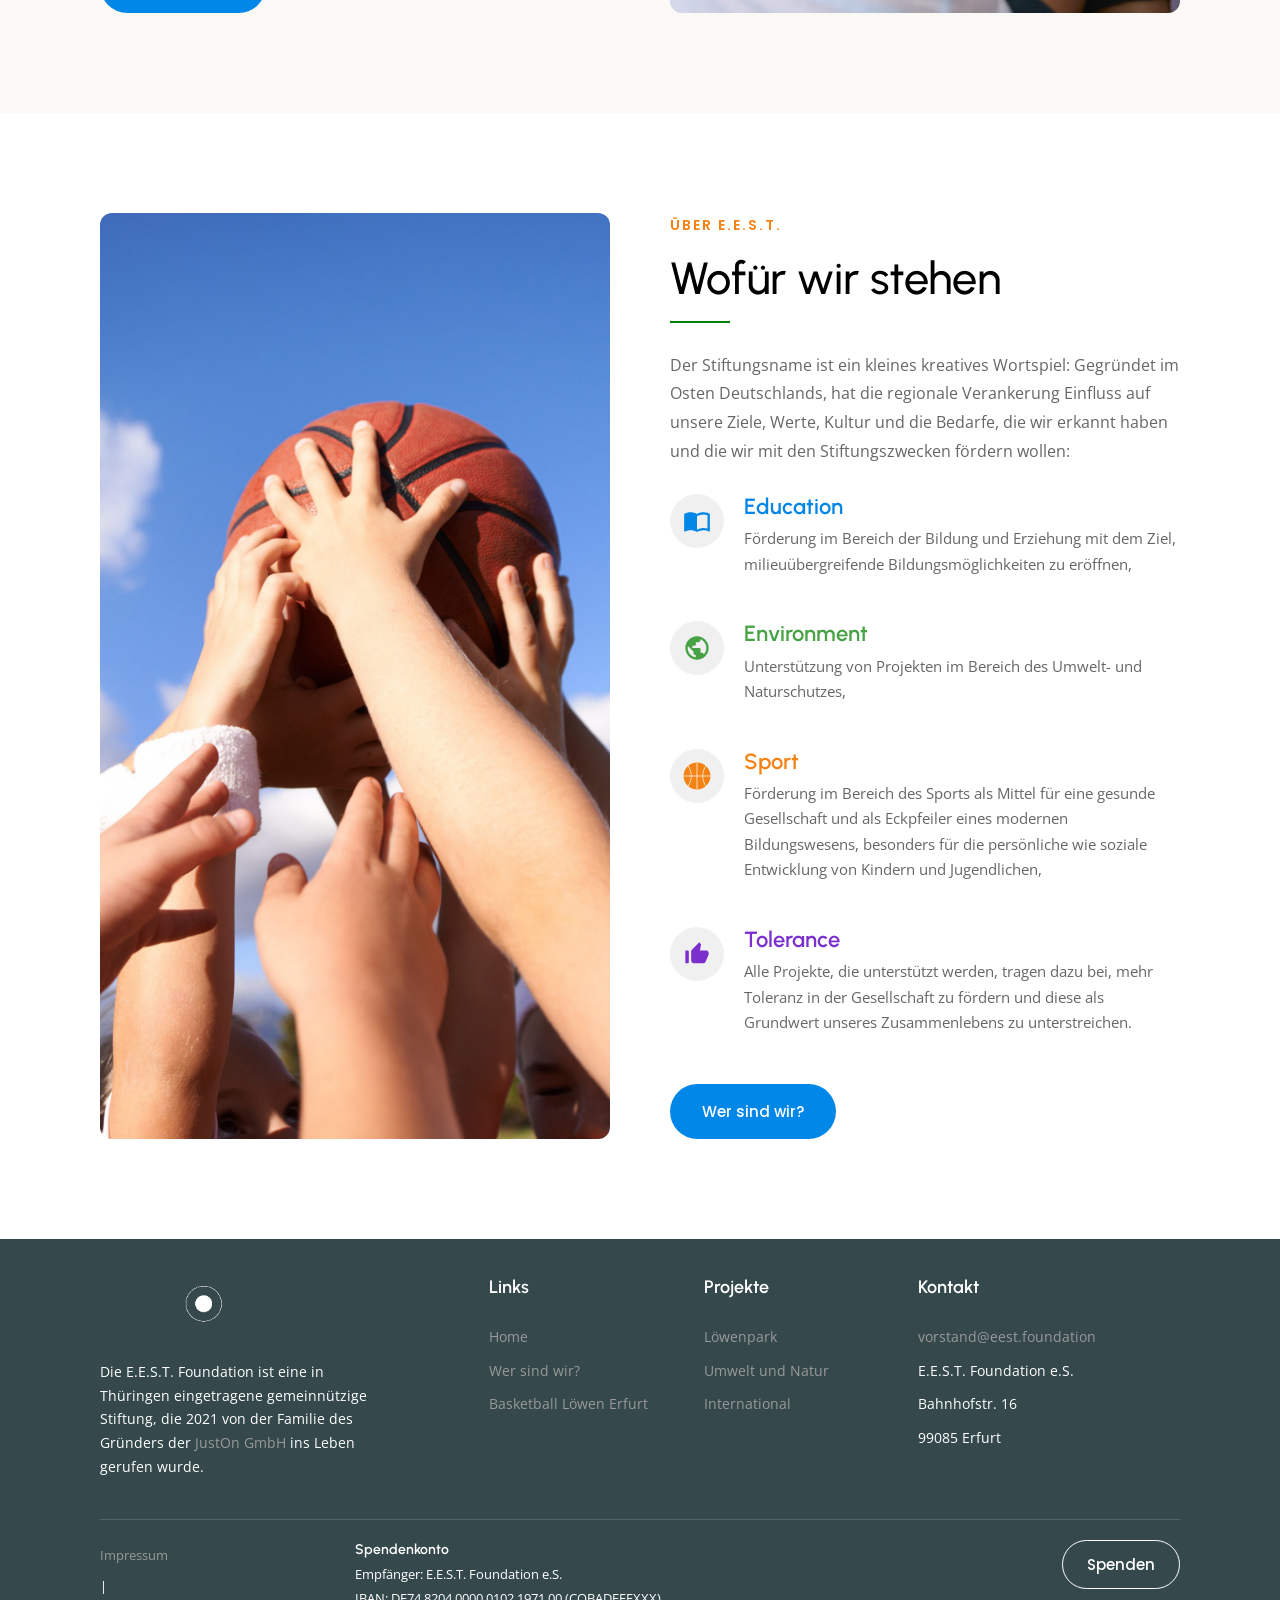
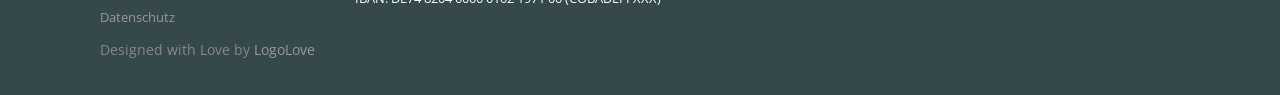
==== commit 6fe2a970: "Fix footer legal wrapping: separate grid for bottom row (auto|1fr|auto) Bottom row no longer inherit" ====
--- a/index.html
+++ b/index.html
@@ -199,7 +199,7 @@
                 <div class="footer-bottom">Designed with Love by <a href="https://www.logolove.de" target="_blank" rel="noopener">LogoLove</a></div>
             </div>
 
-            <div class="footer-bank" style="grid-column: span 2;">
+            <div class="footer-bank">
                 <h4>Spendenkonto</h4>
                 <p>Empfänger: E.E.S.T. Foundation e.S.<br>IBAN: DE74 8204 0000 0102 1971 00 (COBADEFFXXX)</p>
             </div>
--- a/css/style.css
+++ b/css/style.css
@@ -204,7 +204,9 @@
 }
 
 .stretch-img {
+    position: relative;
     min-height: 400px;
+    overflow: hidden;
 }
 
 .stretch-img img {
@@ -214,10 +216,6 @@
     width: 100%;
     height: 100%;
     object-fit: cover;
-}
-
-.stretch-img {
-    position: relative;
 }
 
 /* ============================================
@@ -907,9 +905,9 @@
 }
 
 .footer-legal {
-    margin-top: auto;
-    font-size: 14px;
+    font-size: 13px;
     line-height: 2.4;
+    min-width: max-content;
 }
 
 .footer-legal a {
@@ -976,20 +974,22 @@
 }
 
 .footer-divider {
-    border-top: 1px solid rgba(255, 255, 255, 0.3);
+    border-top: 1px solid rgba(255, 255, 255, 0.15);
     margin: 24px 0 20px;
 }
 
 .footer-bottom-row {
+    grid-template-columns: auto 1fr auto !important;
     align-items: start;
 }
 
 .footer-bottom-row h4 {
-    margin-bottom: 8px;
+    font-size: 14px;
+    margin-bottom: 4px;
 }
 
 .footer-bank p {
-    font-size: 14px;
+    font-size: 13px;
     line-height: 1.8;
 }
 
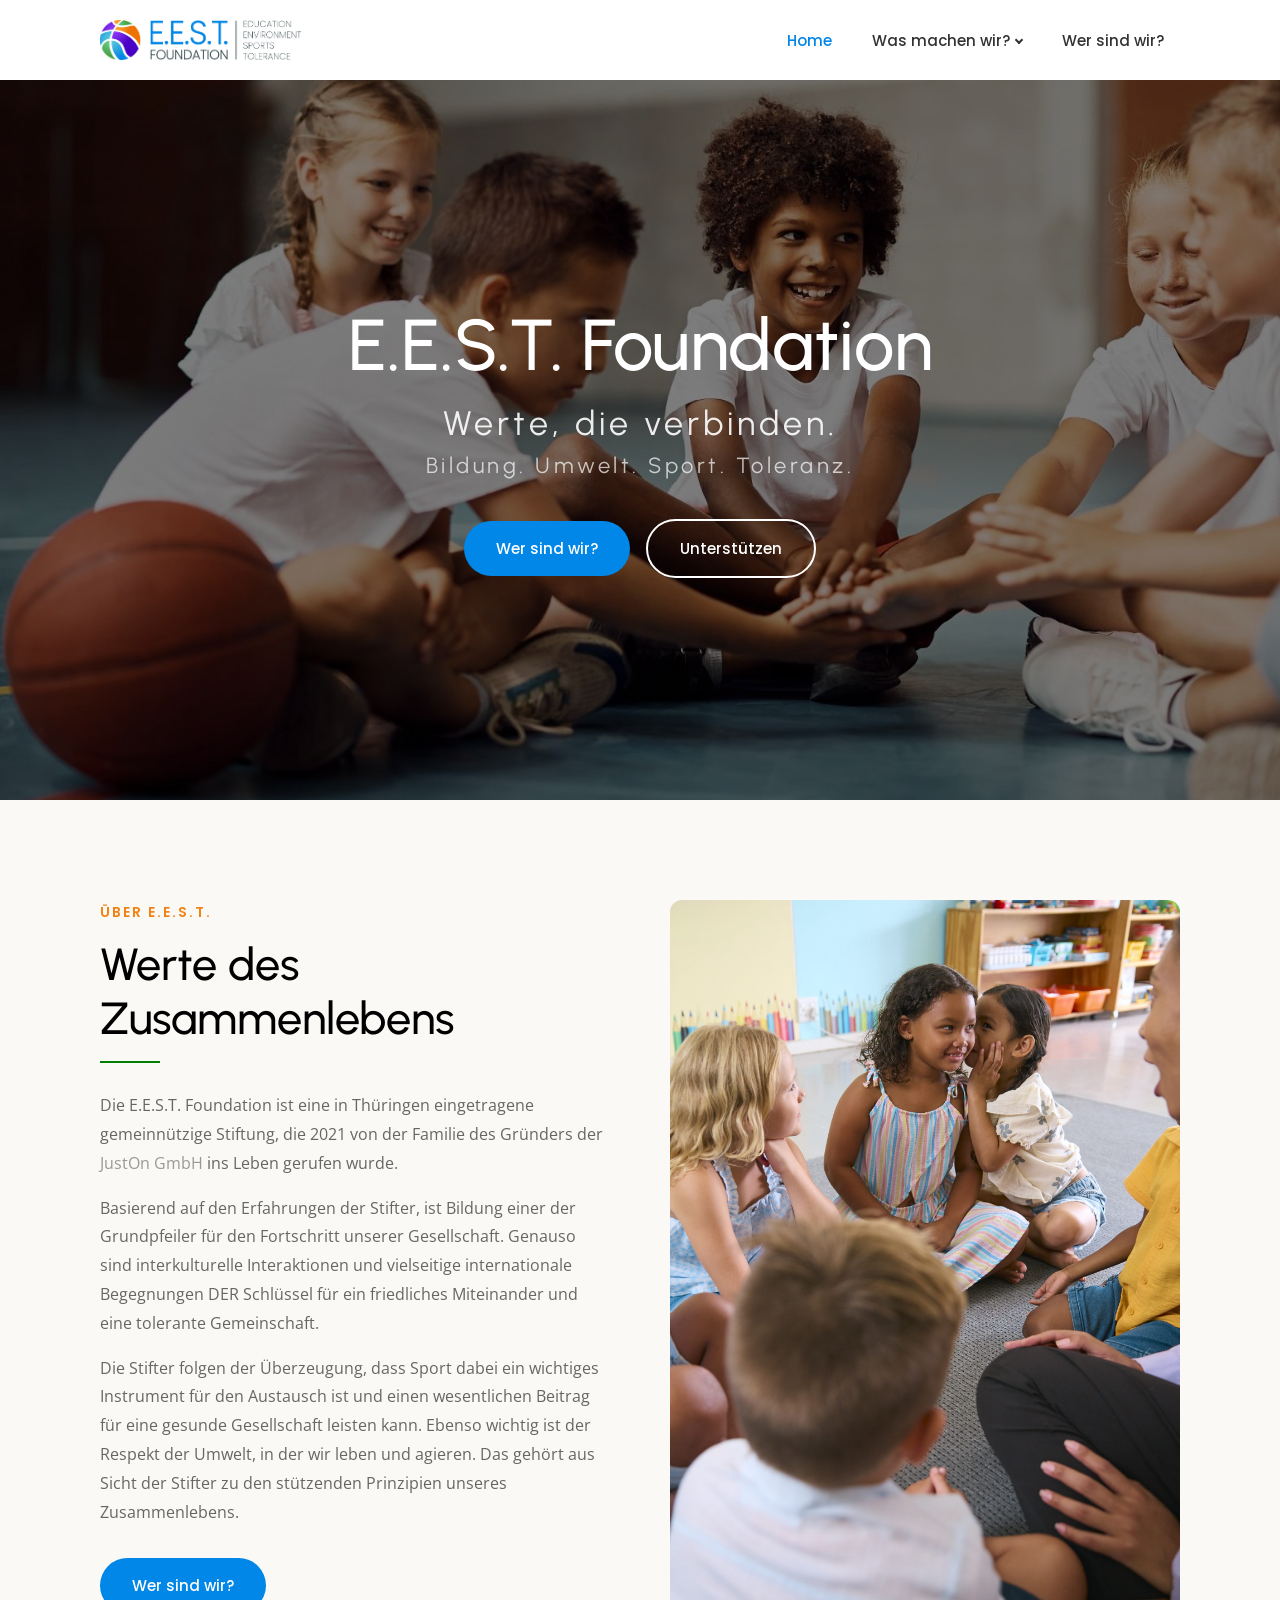
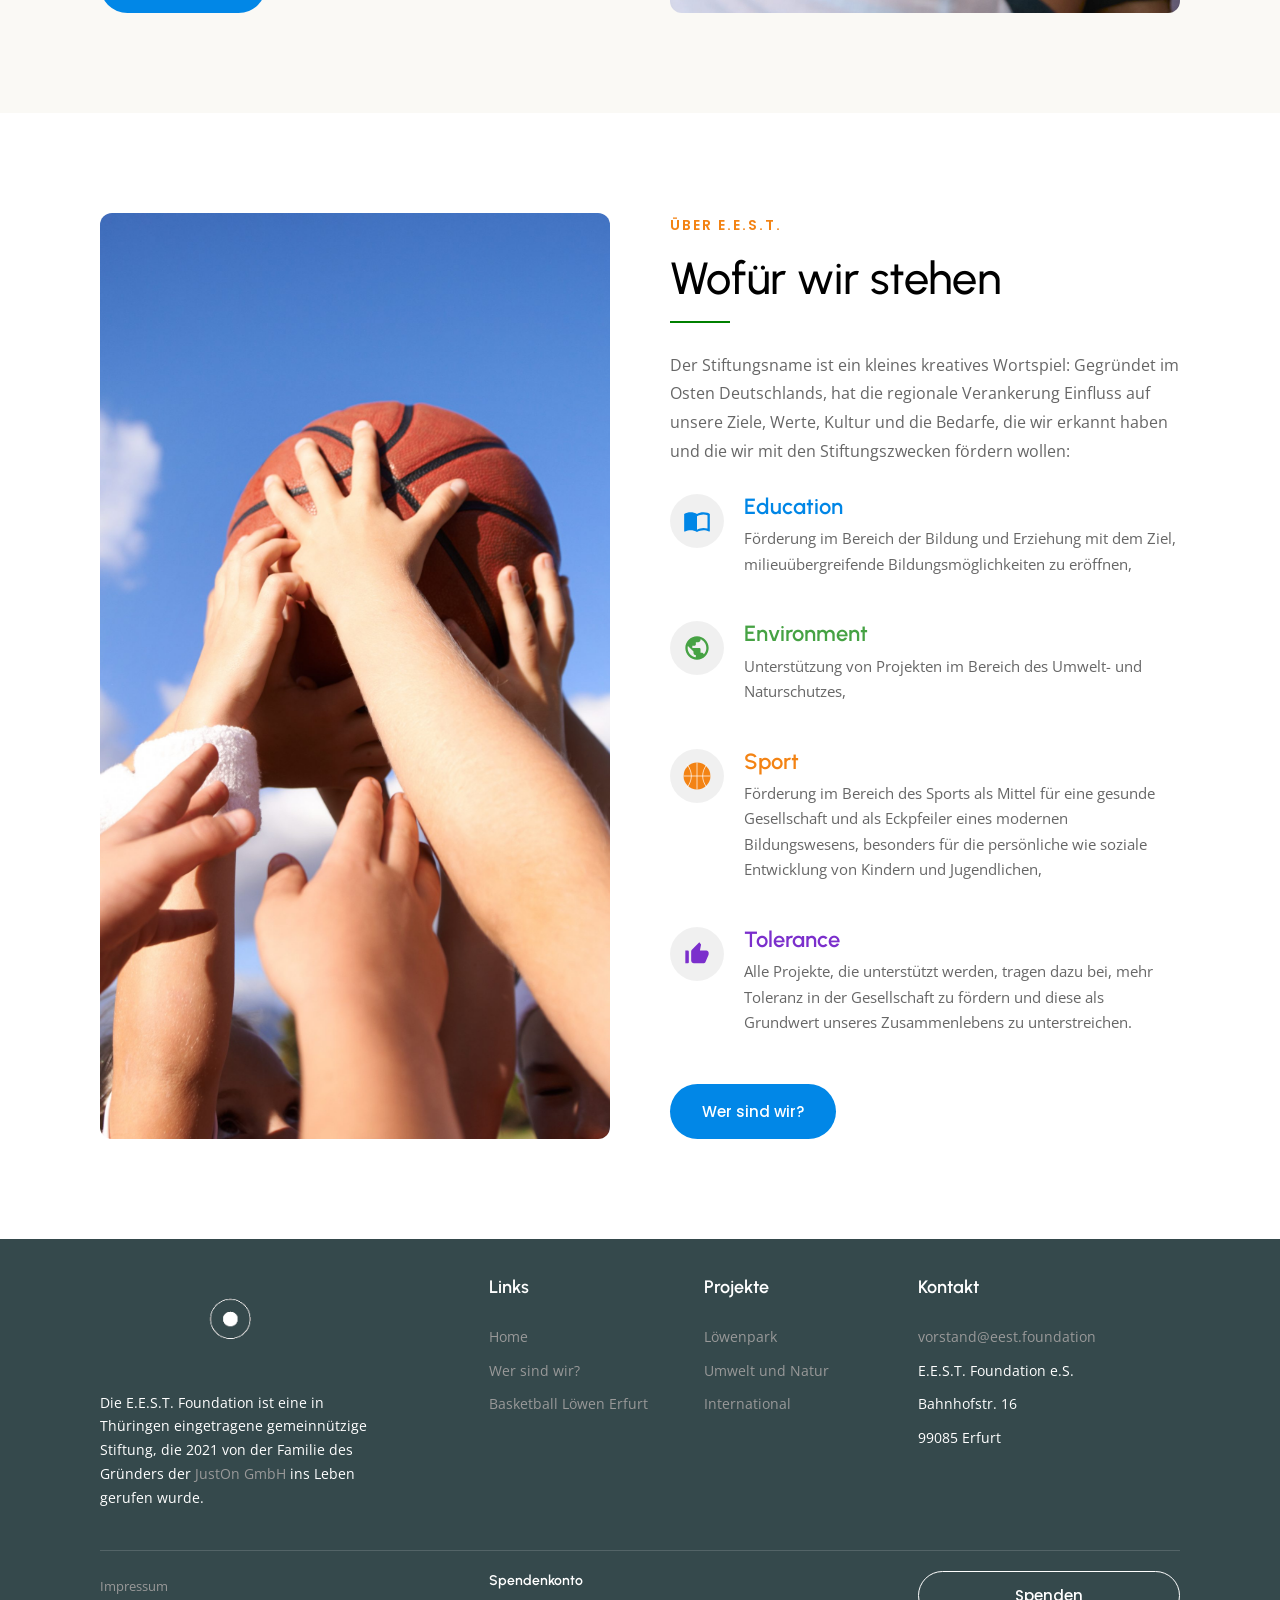
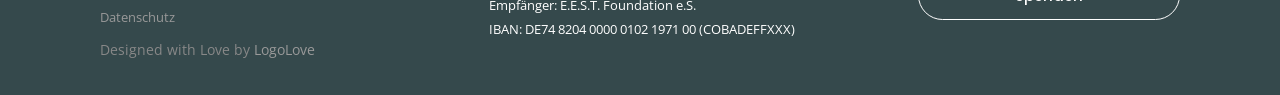
==== commit 39b96e47: "Remove pipe separator between Impressum and Datenschutz in footer Co-Authored-By: Claude Opus 4.6 (1" ====
--- a/index.html
+++ b/index.html
@@ -195,7 +195,7 @@
 
         <div class="footer-grid footer-bottom-row">
             <div class="footer-legal">
-                <a href="impressum.html">Impressum</a> | <a href="datenschutz.html">Datenschutz</a>
+                <a href="impressum.html">Impressum</a>  <a href="datenschutz.html">Datenschutz</a>
                 <div class="footer-bottom">Designed with Love by <a href="https://www.logolove.de" target="_blank" rel="noopener">LogoLove</a></div>
             </div>
 
--- a/css/style.css
+++ b/css/style.css
@@ -779,47 +779,6 @@
     margin-top: 24px;
 }
 
-/* Contact Form */
-.contact-form {
-    margin-top: 48px;
-}
-
-.form-group {
-    margin-bottom: 20px;
-}
-
-.form-group label {
-    display: block;
-    font-family: var(--font-button);
-    font-size: 14px;
-    font-weight: 500;
-    color: var(--color-text-dark);
-    margin-bottom: 6px;
-}
-
-.form-group input,
-.form-group textarea {
-    width: 100%;
-    padding: 12px 16px;
-    border: 1px solid var(--color-border);
-    border-radius: 8px;
-    font-family: var(--font-body);
-    font-size: 15px;
-    color: var(--color-text-dark);
-    transition: border-color var(--transition);
-}
-
-.form-group input:focus,
-.form-group textarea:focus {
-    outline: none;
-    border-color: var(--color-primary);
-}
-
-.form-group textarea {
-    min-height: 120px;
-    resize: vertical;
-}
-
 /* Bank Details */
 .bank-details {
     margin-top: 48px;
@@ -891,13 +850,13 @@
 }
 
 .footer-about {
-    max-width: 280px;
     display: flex;
     flex-direction: column;
     height: 100%;
 }
 
 .footer-about p {
+    max-width: 280px;
     font-size: 14px;
     line-height: 1.7;
     margin-bottom: 16px;
@@ -907,7 +866,6 @@
 .footer-legal {
     font-size: 13px;
     line-height: 2.4;
-    min-width: max-content;
 }
 
 .footer-legal a {
@@ -979,8 +937,16 @@
 }
 
 .footer-bottom-row {
-    grid-template-columns: auto 1fr auto !important;
+    grid-template-columns: 2fr 1fr 1fr 1.5fr !important;
     align-items: start;
+}
+
+.footer-bottom-row .footer-bank {
+    grid-column: 2 / 4;
+}
+
+.footer-bottom-row .footer-legal {
+    min-width: 0;
 }
 
 .footer-bottom-row h4 {
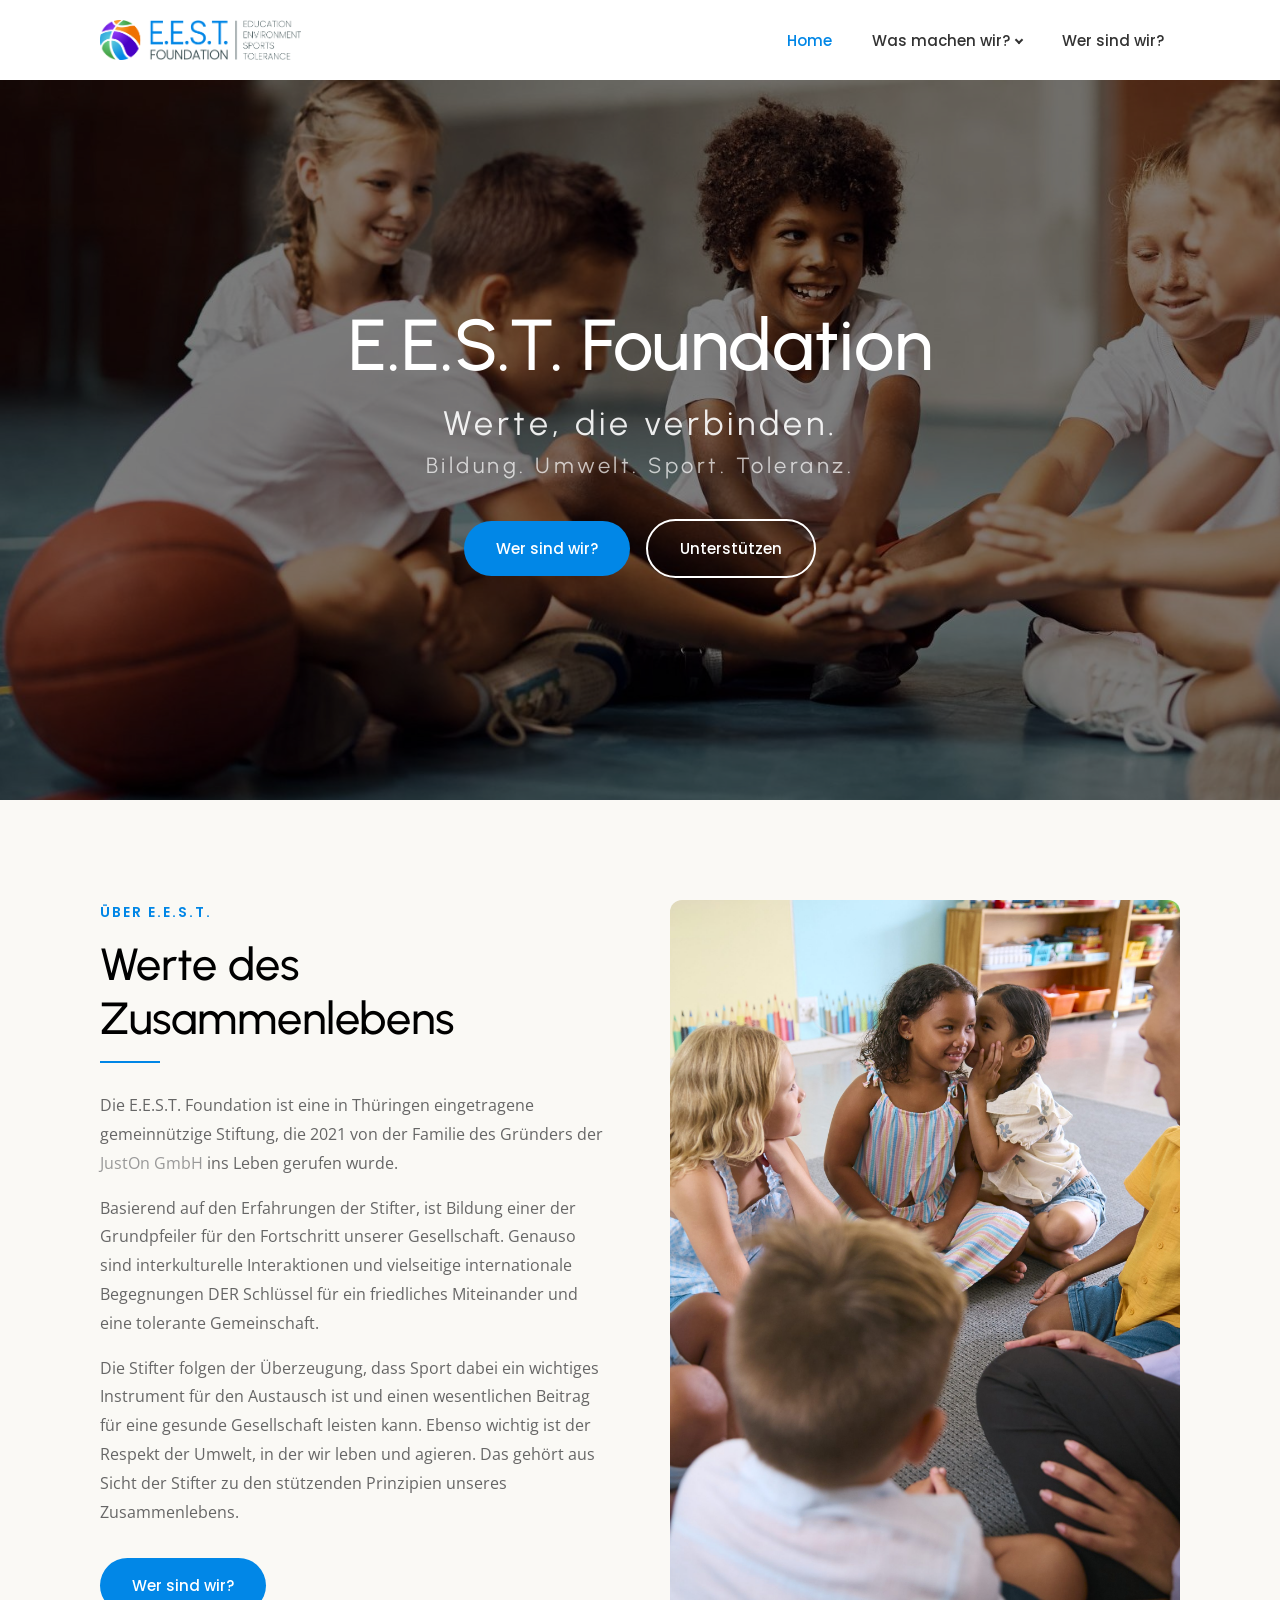
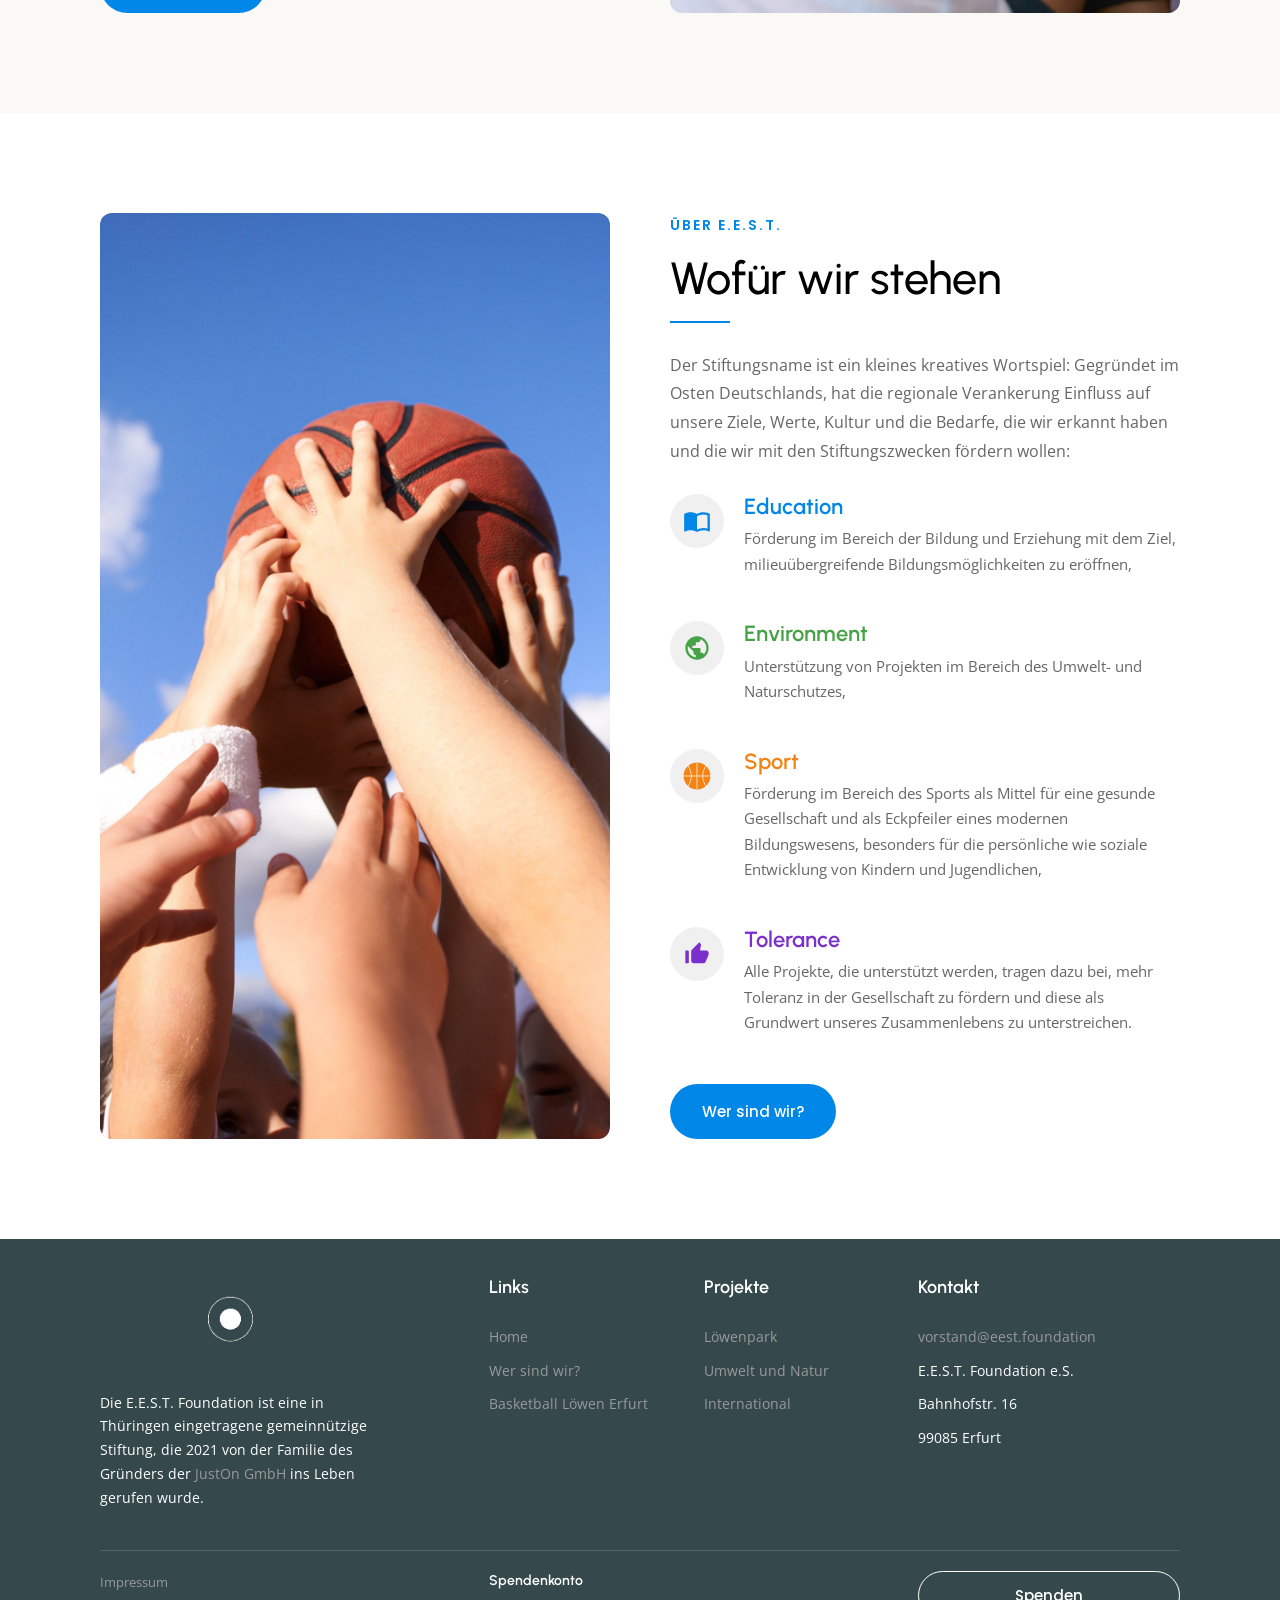
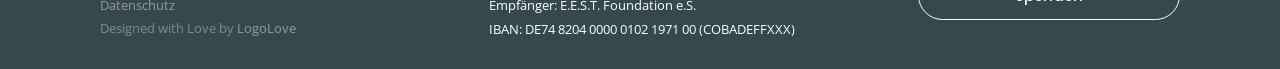
==== commit 2af0a27e: "Responsive fixes: hamburger menu, footer, hero buttons, blue theme 1. Hamburger menu: restored on al" ====
--- a/index.html
+++ b/index.html
@@ -78,9 +78,9 @@
     <div class="container">
         <div class="two-col section-stretch">
             <div>
-                <div class="sub-heading">Über E.E.S.T.</div>
+                <div class="sub-heading" style="color: #0086e6;">Über E.E.S.T.</div>
                 <h2>Werte des Zusammenlebens</h2>
-                <div class="green-divider"></div>
+                <div class="green-divider" style="background: #0086e6;"></div>
                 <p>Die E.E.S.T. Foundation ist eine in Thüringen eingetragene gemeinnützige Stiftung, die 2021 von der Familie des Gründers der <a href="https://juston.com/" target="_blank" rel="noopener" style="color: #999;">JustOn GmbH</a> ins Leben gerufen wurde.</p>
                 <p>Basierend auf den Erfahrungen der Stifter, ist Bildung einer der Grundpfeiler für den Fortschritt unserer Gesellschaft. Genauso sind interkulturelle Interaktionen und vielseitige internationale Begegnungen DER Schlüssel für ein friedliches Miteinander und eine tolerante Gemeinschaft.</p>
                 <p>Die Stifter folgen der Überzeugung, dass Sport dabei ein wichtiges Instrument für den Austausch ist und einen wesentlichen Beitrag für eine gesunde Gesellschaft leisten kann. Ebenso wichtig ist der Respekt der Umwelt, in der wir leben und agieren. Das gehört aus Sicht der Stifter zu den stützenden Prinzipien unseres Zusammenlebens.</p>
@@ -103,9 +103,9 @@
                 <img src="images/home-zusammenhalt.jpg" alt="Zusammenhalt im Sport">
             </div>
             <div>
-                <div class="sub-heading">Über E.E.S.T.</div>
+                <div class="sub-heading" style="color: #0086e6;">Über E.E.S.T.</div>
                 <h2>Wofür wir stehen</h2>
-                <div class="green-divider"></div>
+                <div class="green-divider" style="background: #0086e6;"></div>
                 <p>Der Stiftungsname ist ein kleines kreatives Wortspiel: Gegründet im Osten Deutschlands, hat die regionale Verankerung Einfluss auf unsere Ziele, Werte, Kultur und die Bedarfe, die wir erkannt haben und die wir mit den Stiftungszwecken fördern wollen:</p>
 
                 <div class="eest-blurbs">
--- a/css/style.css
+++ b/css/style.css
@@ -865,7 +865,7 @@
 
 .footer-legal {
     font-size: 13px;
-    line-height: 2.4;
+    line-height: 1.8;
 }
 
 .footer-legal a {
@@ -960,9 +960,9 @@
 }
 
 .footer-bottom {
-    font-size: 14px;
+    font-size: 13px;
     color: #888;
-    line-height: 2.4;
+    line-height: 1.8;
 }
 
 .footer-bottom a {
@@ -1082,8 +1082,40 @@
 
     /* Page Hero Mobile */
     .page-hero {
-        height: 35vh;
-        min-height: 250px;
+        height: auto;
+        min-height: 300px;
+    }
+
+    .page-hero-content {
+        padding: 0 20px;
+    }
+
+    .page-hero-split {
+        flex-direction: column;
+        align-items: flex-start;
+        gap: 20px;
+    }
+
+    .page-hero-split > a {
+        margin-top: 0;
+    }
+
+    .btn-hero-cta {
+        padding: 12px 32px;
+        font-size: 16px;
+    }
+
+    .page-hero-content h1 {
+        font-size: 32px;
+    }
+
+    /* Content Hero Mobile */
+    .content-hero {
+        min-height: 40vh;
+    }
+
+    .content-hero-text {
+        padding: 40px 0;
     }
 
     /* Two Column → Stacked */
@@ -1120,8 +1152,12 @@
 
     /* Footer */
     .footer-grid {
-        grid-template-columns: 1fr;
+        grid-template-columns: 1fr !important;
         gap: 32px;
+    }
+
+    .footer-bottom-row .footer-bank {
+        grid-column: auto;
     }
 
     /* Buttons */
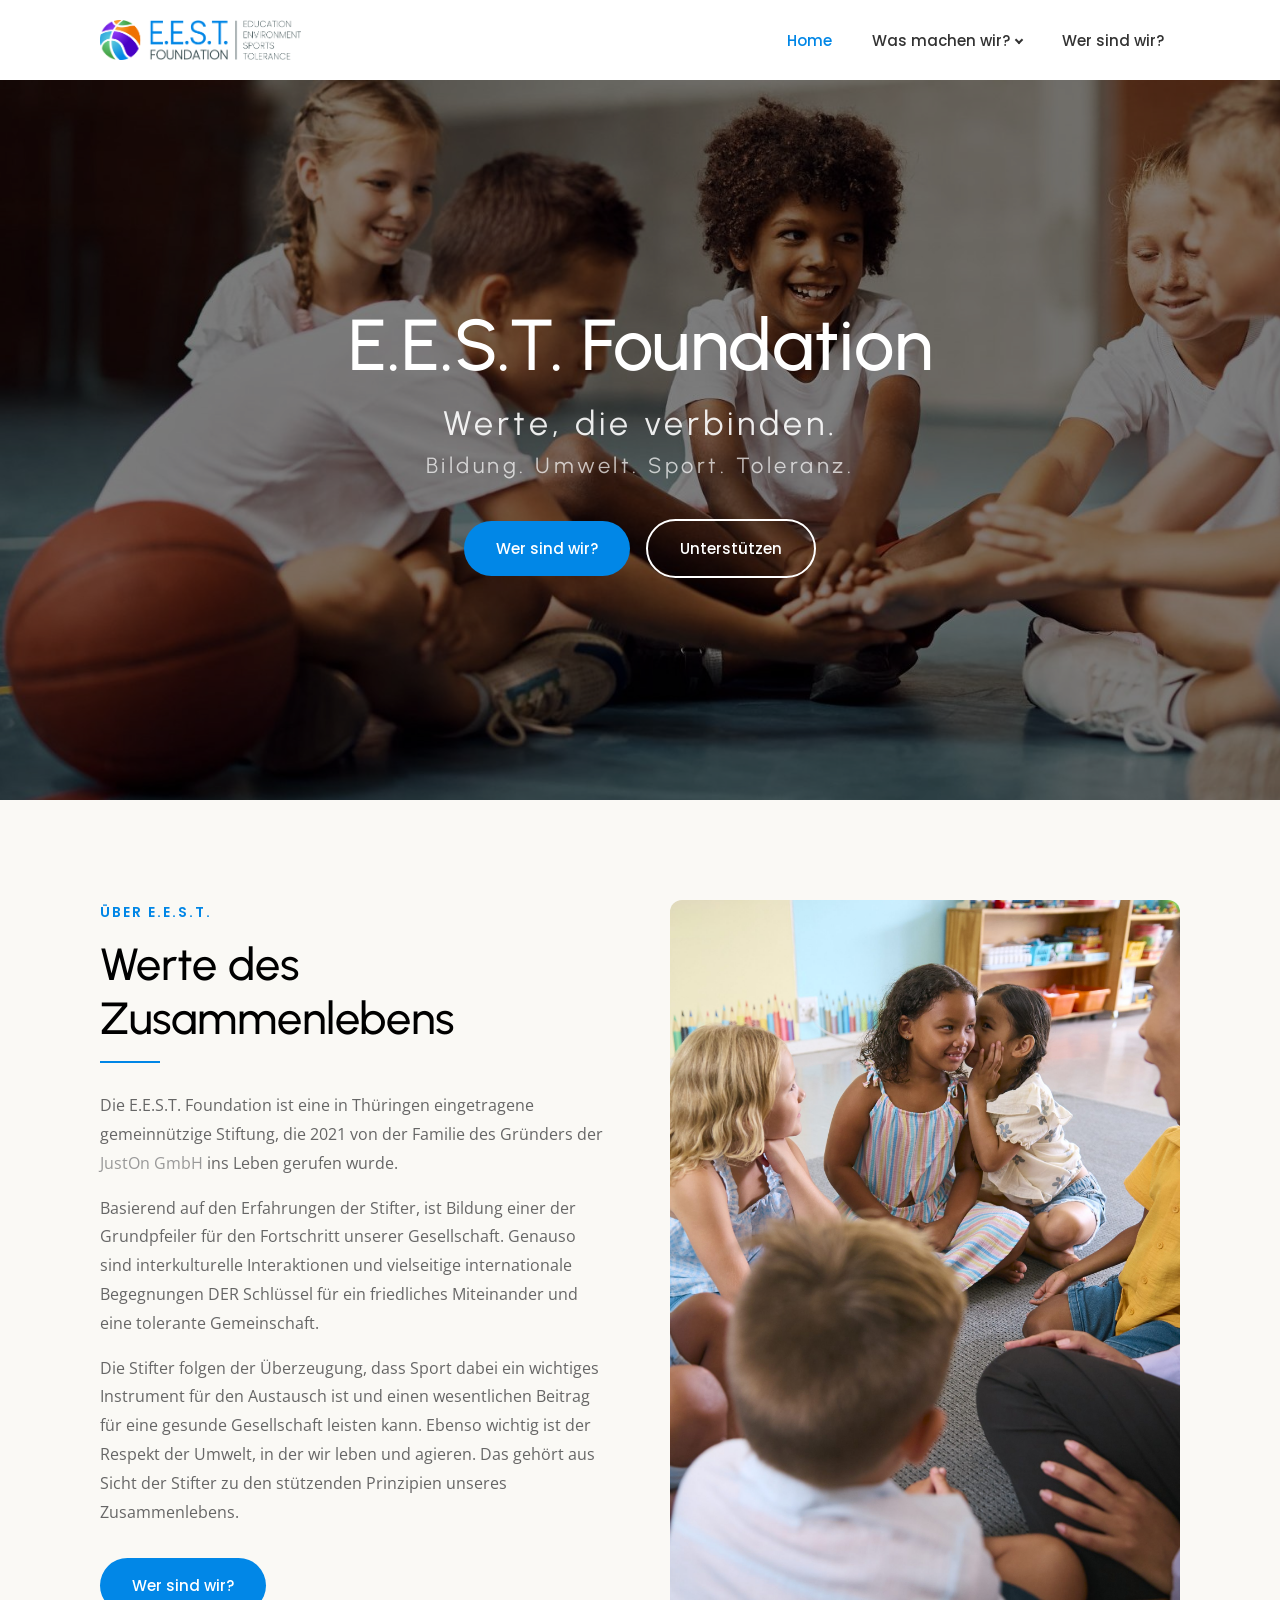
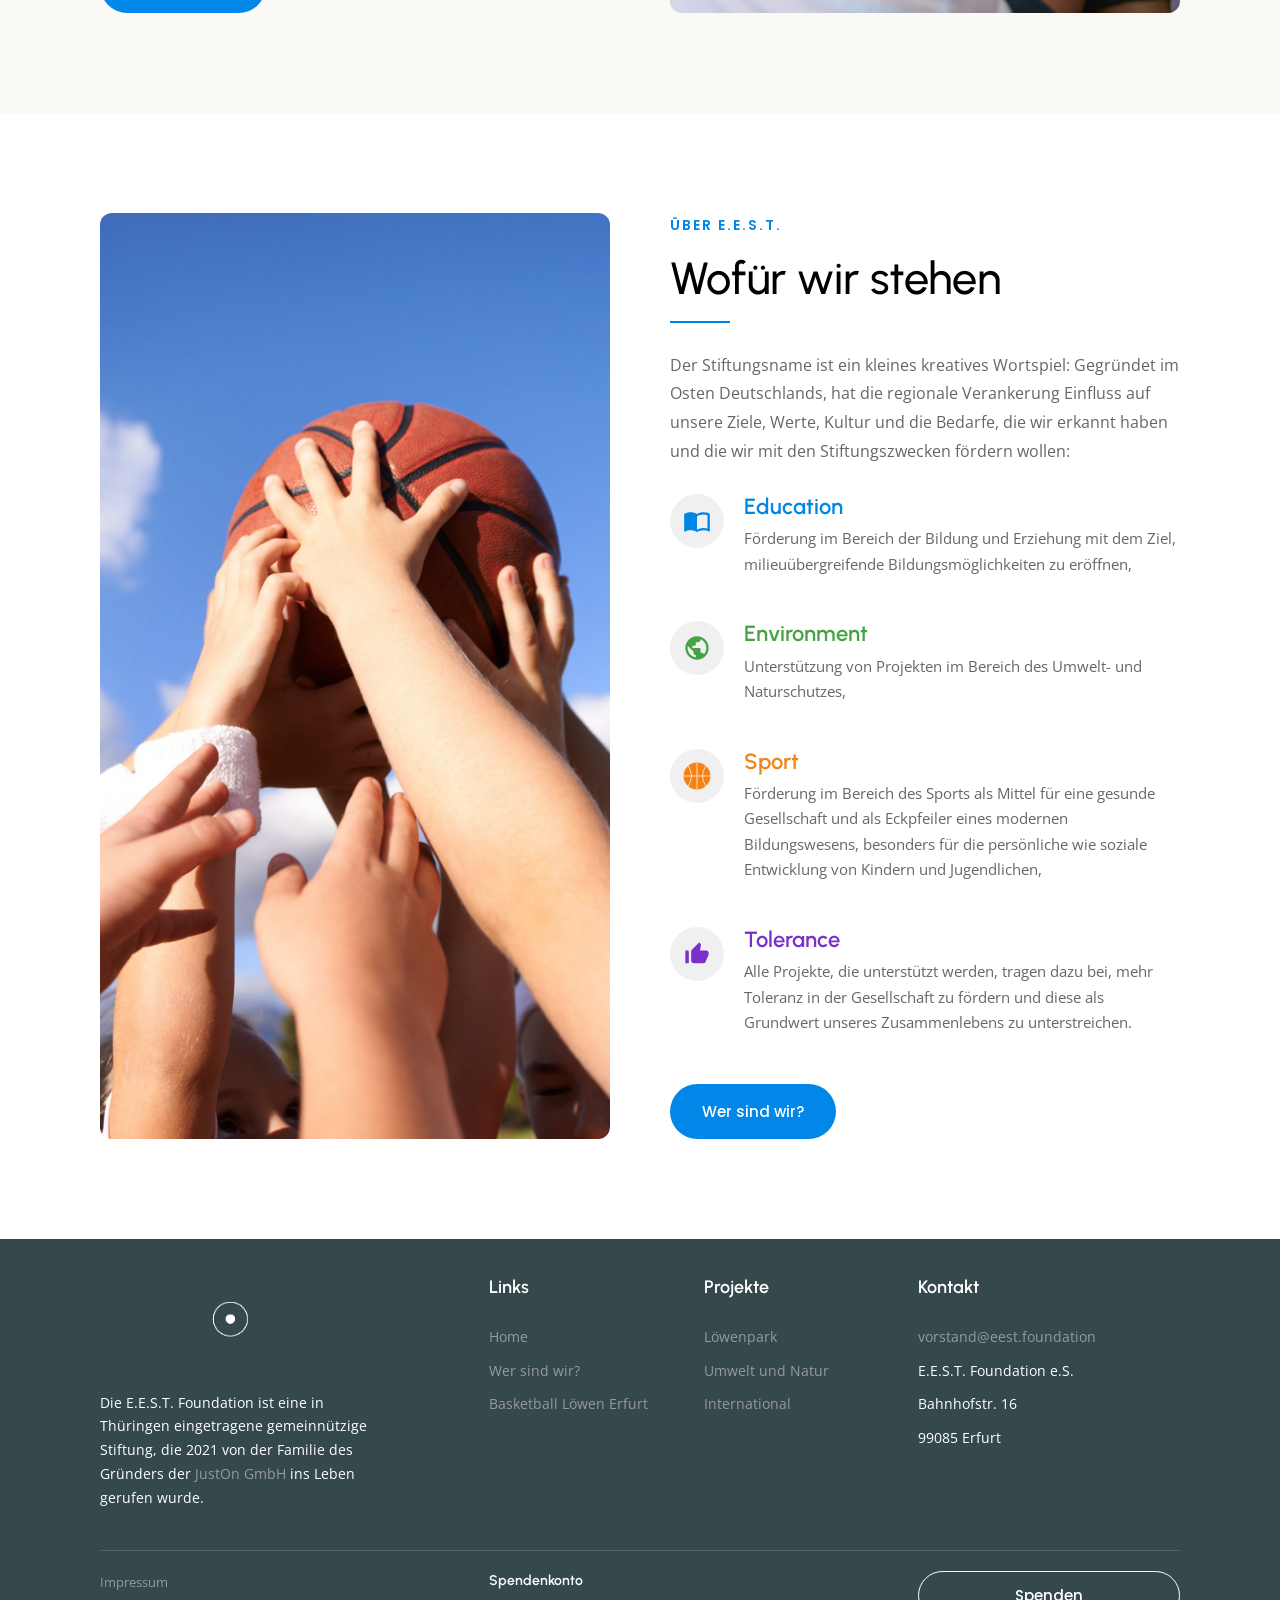
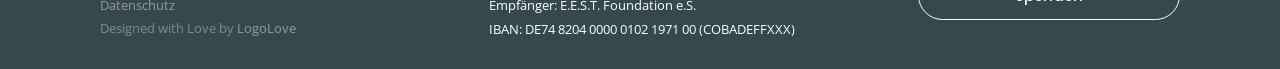
==== commit ebeb779b: "Full cleanup + Spendenseite improvements CSS cleanup: - Remove 7 orphaned classes (donation-grid, do" ====
--- a/index.html
+++ b/index.html
@@ -51,7 +51,7 @@
         <a href="international.html">International</a>
     </div>
     <a href="wer-sind-wir.html">Wer sind wir?</a>
-    <a href="spenden.html" class="btn btn-primary">Spenden</a>
+    <a href="spenden.html" class="btn" style="background: transparent; border: 2px solid #F38314; color: #F38314;">Spenden</a>
 </nav>
 
 <div class="header-spacer"></div>
--- a/css/style.css
+++ b/css/style.css
@@ -727,50 +727,6 @@
 /* ============================================
    DONATION SECTION
    ============================================ */
-.donation-amounts {
-    display: flex;
-    flex-direction: column;
-    gap: 12px;
-    margin-bottom: 24px;
-}
-
-.donation-amount {
-    display: block;
-    width: 100%;
-    padding: 16px;
-    border: 1px solid var(--color-border);
-    border-radius: 8px;
-    background: var(--color-white);
-    font-family: var(--font-body);
-    font-size: 18px;
-    font-weight: 600;
-    color: var(--color-text-dark);
-    text-align: center;
-    cursor: pointer;
-    transition: all var(--transition);
-}
-
-.donation-amount:hover,
-.donation-amount.selected {
-    border-color: var(--color-primary);
-    background: var(--color-primary);
-    color: var(--color-white);
-}
-
-.donation-custom {
-    padding: 16px;
-    border: 1px solid var(--color-border);
-    border-radius: 8px;
-    text-align: center;
-    color: var(--color-text);
-    cursor: pointer;
-    transition: all var(--transition);
-}
-
-.donation-custom:hover {
-    border-color: var(--color-primary);
-}
-
 .btn-donate {
     display: block;
     width: 100%;
@@ -779,45 +735,62 @@
     margin-top: 24px;
 }
 
-/* Bank Details */
-.bank-details {
-    margin-top: 48px;
-    padding: 32px;
-    background: var(--color-bg-light);
-    border-radius: var(--radius-card);
-}
-
-.bank-details h3 {
-    margin-bottom: 16px;
-}
-
-.bank-details p {
-    font-size: 15px;
-    line-height: 2;
-}
-
-.bank-details strong {
+/* Donate select dropdowns */
+.donate-select {
+    width: 100%;
+    padding: 14px 16px;
+    border: 1px solid var(--color-border);
+    border-radius: 10px;
+    font-size: 16px;
+    font-family: var(--font-body);
     color: var(--color-text-dark);
-}
-
-/* Contact Info */
-.contact-info {
-    margin-top: 32px;
-}
-
-.contact-info-item {
-    display: flex;
-    align-items: flex-start;
+    background: #fff;
+    cursor: pointer;
+    transition: border-color var(--transition);
+}
+
+.donate-select:focus,
+.donate-select.has-selection {
+    border-color: var(--color-orange);
+    outline: none;
+}
+
+/* Project Selection Radio Buttons */
+.donate-projects {
+    display: flex;
+    flex-direction: column;
     gap: 12px;
-    margin-bottom: 16px;
-}
-
-.contact-info-item .icon {
-    font-size: 20px;
-    color: var(--color-primary);
-    flex-shrink: 0;
-    margin-top: 2px;
-}
+}
+
+.donate-radio {
+    display: flex;
+    align-items: center;
+    gap: 12px;
+    padding: 14px 18px;
+    border: 1px solid var(--color-border);
+    border-radius: 10px;
+    cursor: pointer;
+    transition: all var(--transition);
+    font-size: 16px;
+    font-weight: 500;
+    color: var(--color-text-dark);
+}
+
+.donate-radio:hover {
+    border-color: var(--color-orange);
+}
+
+.donate-radio input[type="radio"] {
+    accent-color: var(--color-orange);
+    width: 18px;
+    height: 18px;
+    cursor: pointer;
+}
+
+.donate-radio input[type="radio"]:checked + span {
+    color: var(--color-orange);
+}
+
 
 /* ============================================
    FOOTER
@@ -1158,6 +1131,15 @@
 
     .footer-bottom-row .footer-bank {
         grid-column: auto;
+        order: 2;
+    }
+
+    .footer-bottom-row .footer-legal {
+        order: 3;
+    }
+
+    .footer-bottom-row > div:last-child {
+        order: 1;
     }
 
     /* Buttons */
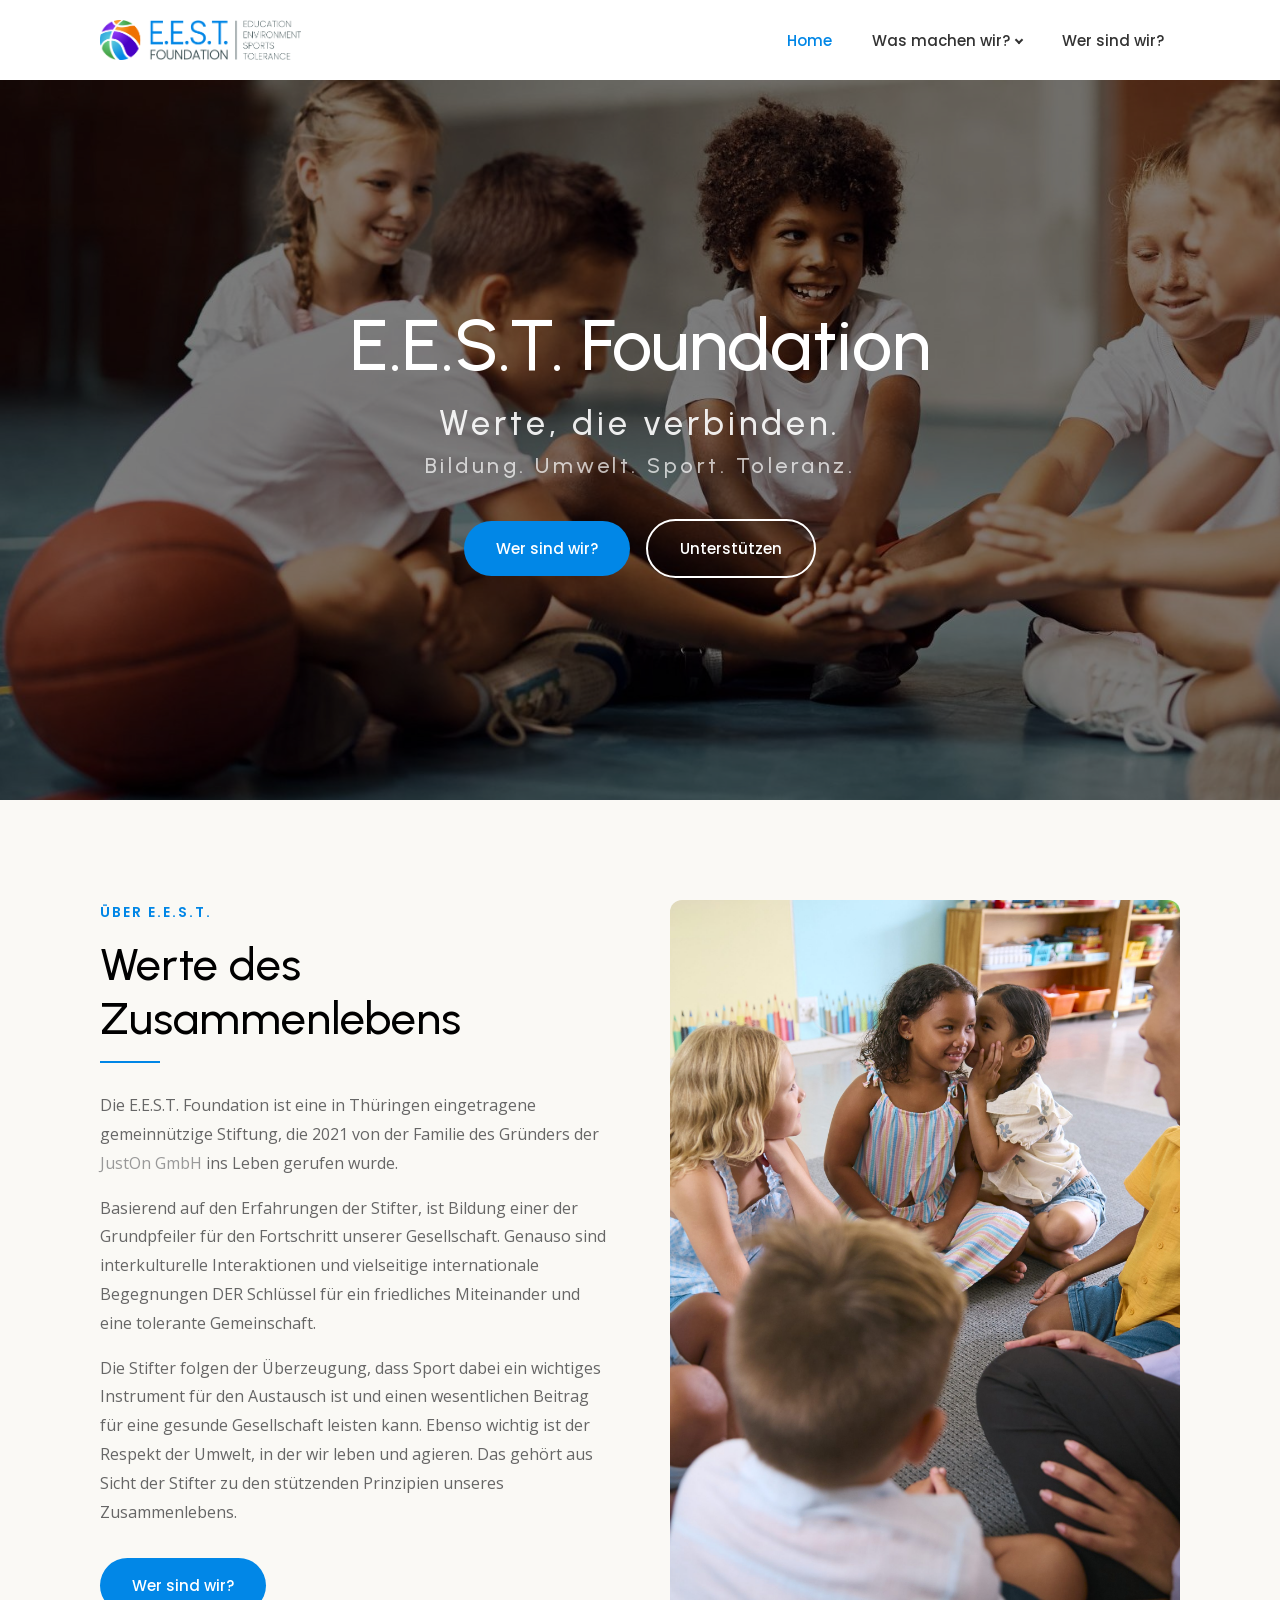
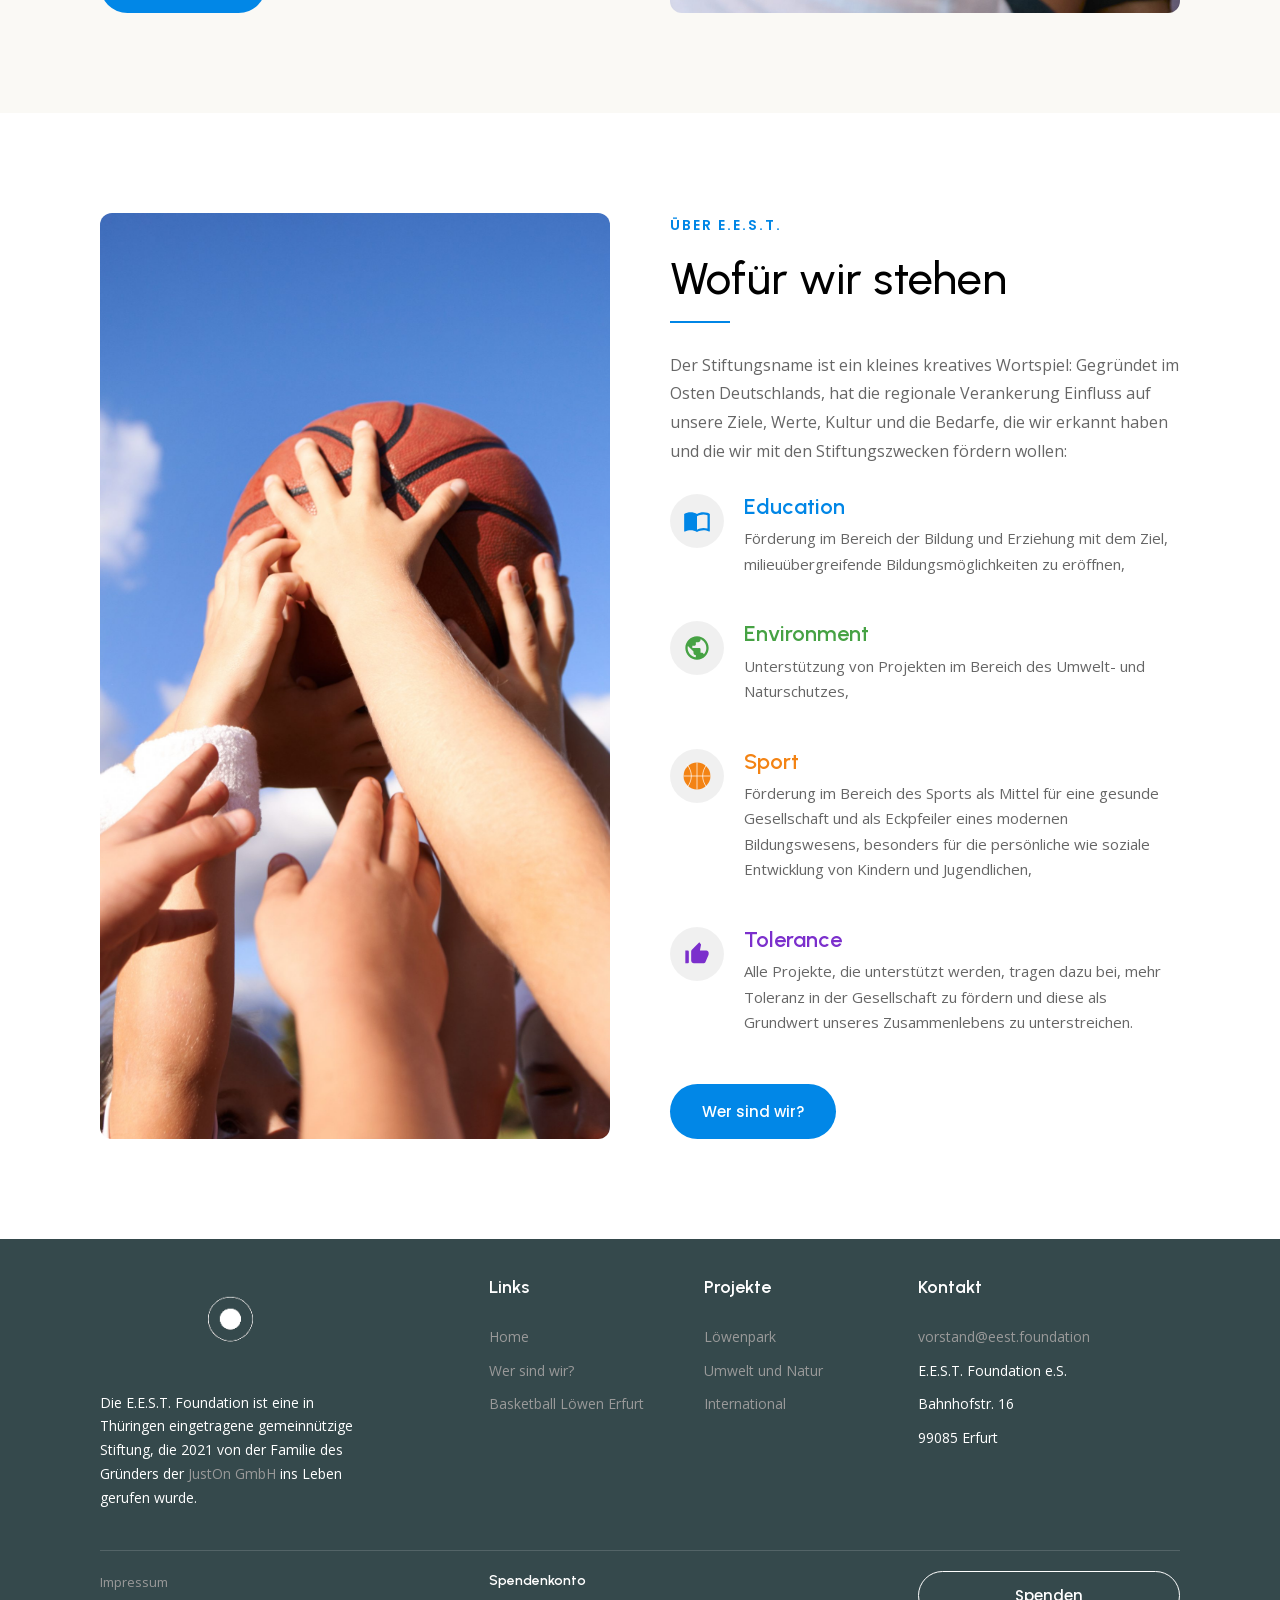
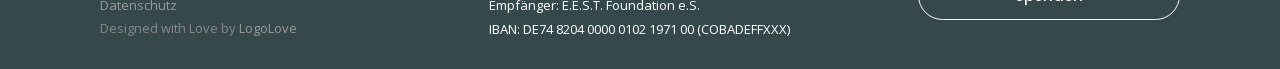
==== commit 284fcba4: "Self-host fonts, remove Google Fonts dependency, project pre-selection Fonts: - Download Urbanist, O" ====
--- a/index.html
+++ b/index.html
@@ -5,9 +5,6 @@
     <meta name="viewport" content="width=device-width, initial-scale=1.0">
     <title>E.E.S.T. Foundation | Education, Environment, Sports and Tolerance</title>
     <link rel="icon" type="image/svg+xml" href="images/favicon.svg">
-    <link rel="preconnect" href="https://fonts.googleapis.com">
-    <link rel="preconnect" href="https://fonts.gstatic.com" crossorigin>
-    <link href="https://fonts.googleapis.com/css2?family=Urbanist:wght@400;500;600;700&family=Open+Sans:wght@400;600&family=Poppins:wght@400;500;600&display=swap" rel="stylesheet">
     <link rel="stylesheet" href="css/style.css">
 </head>
 <body>
--- a/css/style.css
+++ b/css/style.css
@@ -1,6 +1,35 @@
 /* ============================================
    E.E.S.T. Foundation - Main Stylesheet
    ============================================ */
+
+/* --- Self-hosted Fonts (no Google connection) --- */
+@font-face {
+    font-family: 'Urbanist';
+    src: url('../fonts/urbanist.woff2') format('woff2');
+    font-weight: 500 600;
+    font-display: swap;
+}
+
+@font-face {
+    font-family: 'Open Sans';
+    src: url('../fonts/opensans.woff2') format('woff2');
+    font-weight: 400;
+    font-display: swap;
+}
+
+@font-face {
+    font-family: 'Poppins';
+    src: url('../fonts/poppins-500.woff2') format('woff2');
+    font-weight: 500;
+    font-display: swap;
+}
+
+@font-face {
+    font-family: 'Poppins';
+    src: url('../fonts/poppins-600.woff2') format('woff2');
+    font-weight: 600;
+    font-display: swap;
+}
 
 /* --- CSS Variables --- */
 :root {
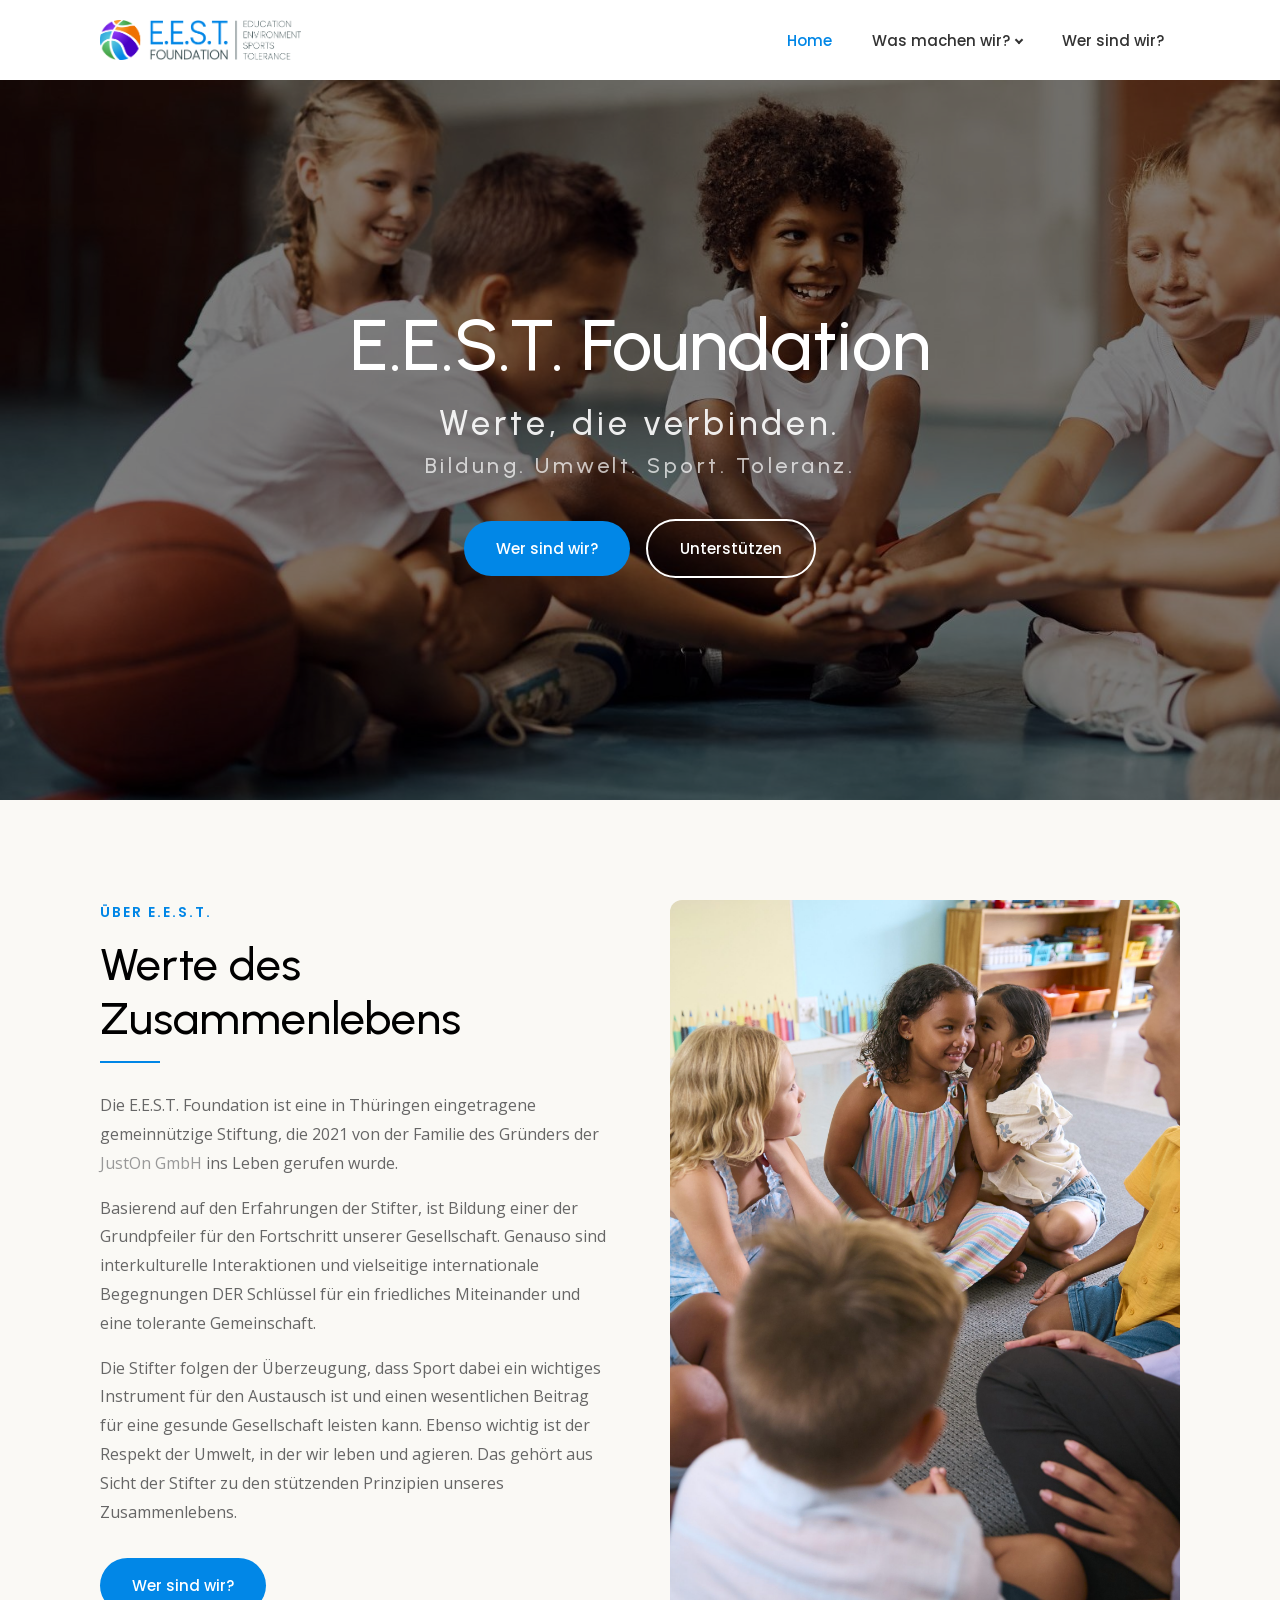
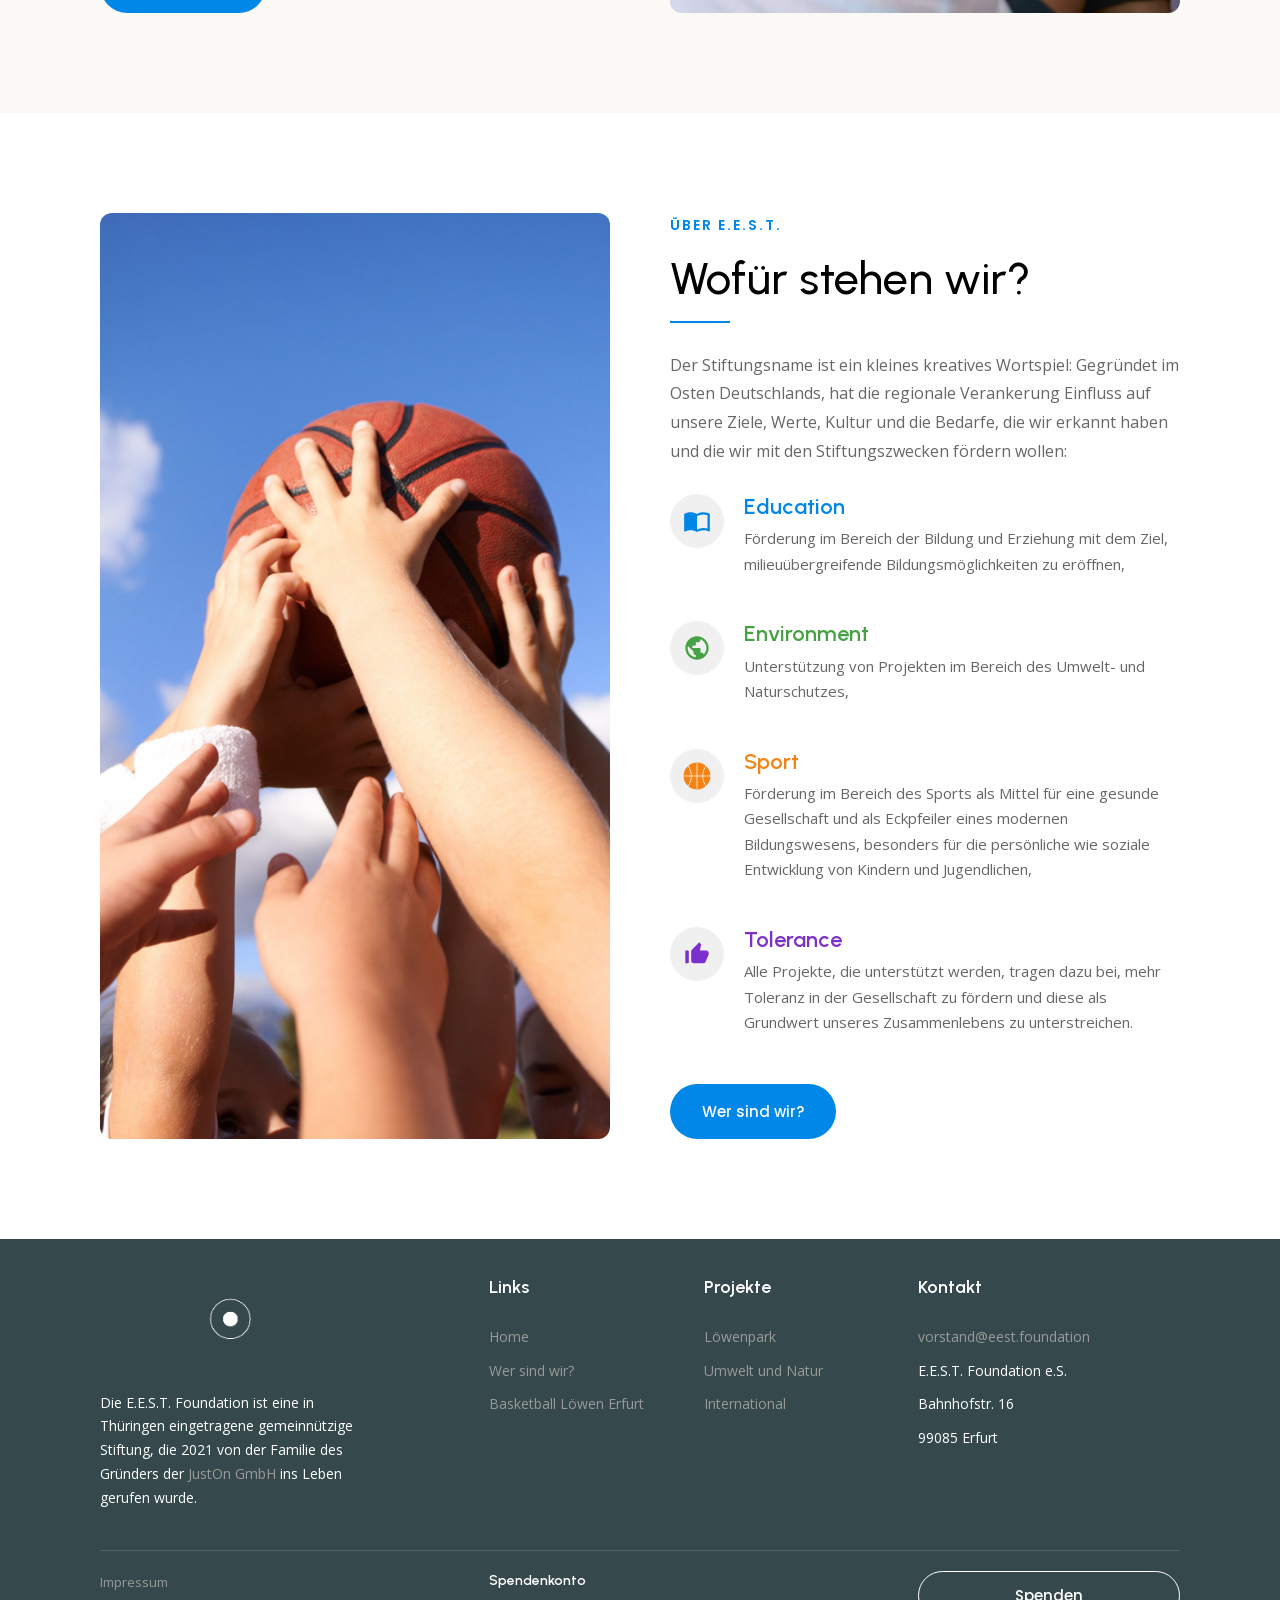
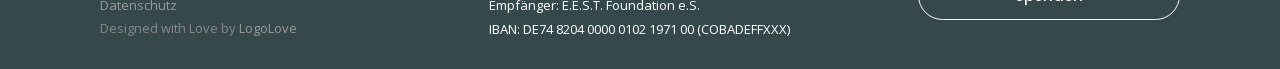
==== commit 488cbff4: "Rename 'Wofür wir stehen' to 'Wofür stehen wir?' Co-Authored-By: Claude Opus 4.6 (1M context) <norep" ====
--- a/index.html
+++ b/index.html
@@ -101,7 +101,7 @@
             </div>
             <div>
                 <div class="sub-heading" style="color: #0086e6;">Über E.E.S.T.</div>
-                <h2>Wofür wir stehen</h2>
+                <h2>Wofür stehen wir?</h2>
                 <div class="green-divider" style="background: #0086e6;"></div>
                 <p>Der Stiftungsname ist ein kleines kreatives Wortspiel: Gegründet im Osten Deutschlands, hat die regionale Verankerung Einfluss auf unsere Ziele, Werte, Kultur und die Bedarfe, die wir erkannt haben und die wir mit den Stiftungszwecken fördern wollen:</p>
 
